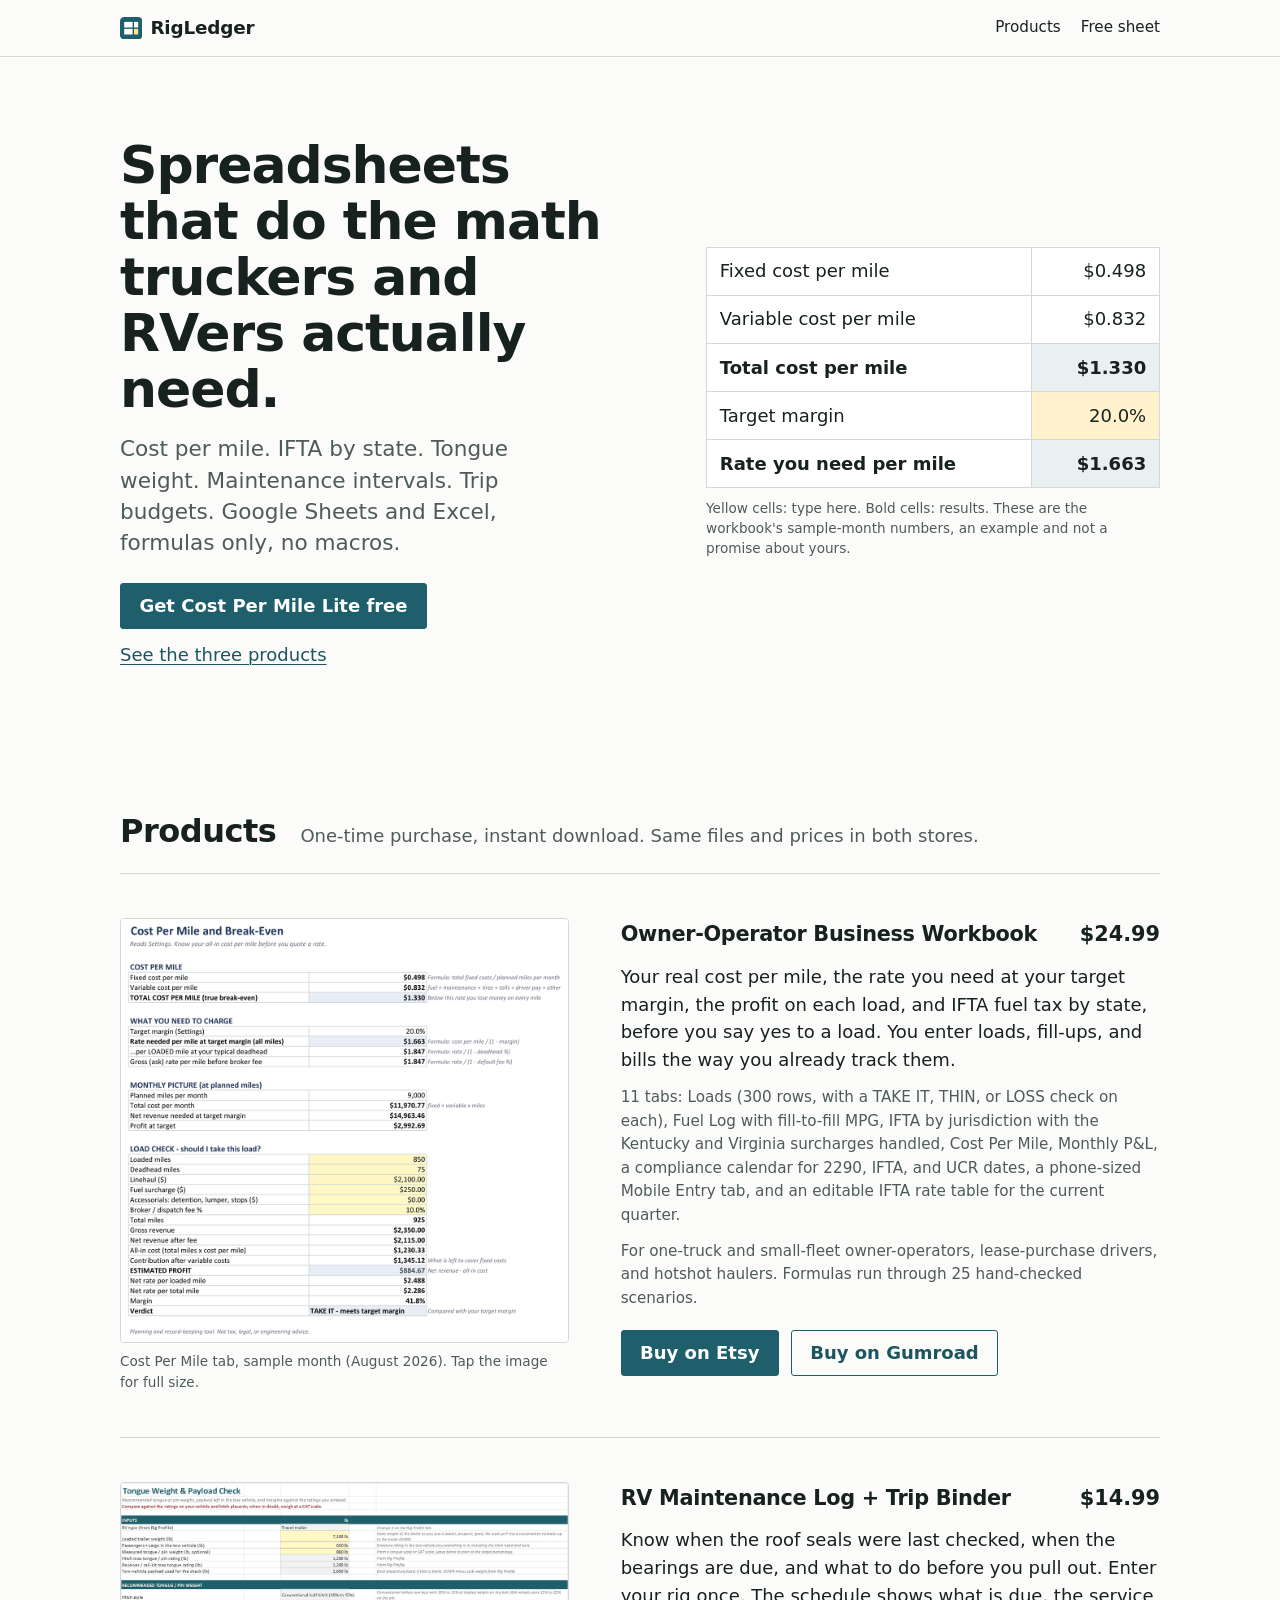
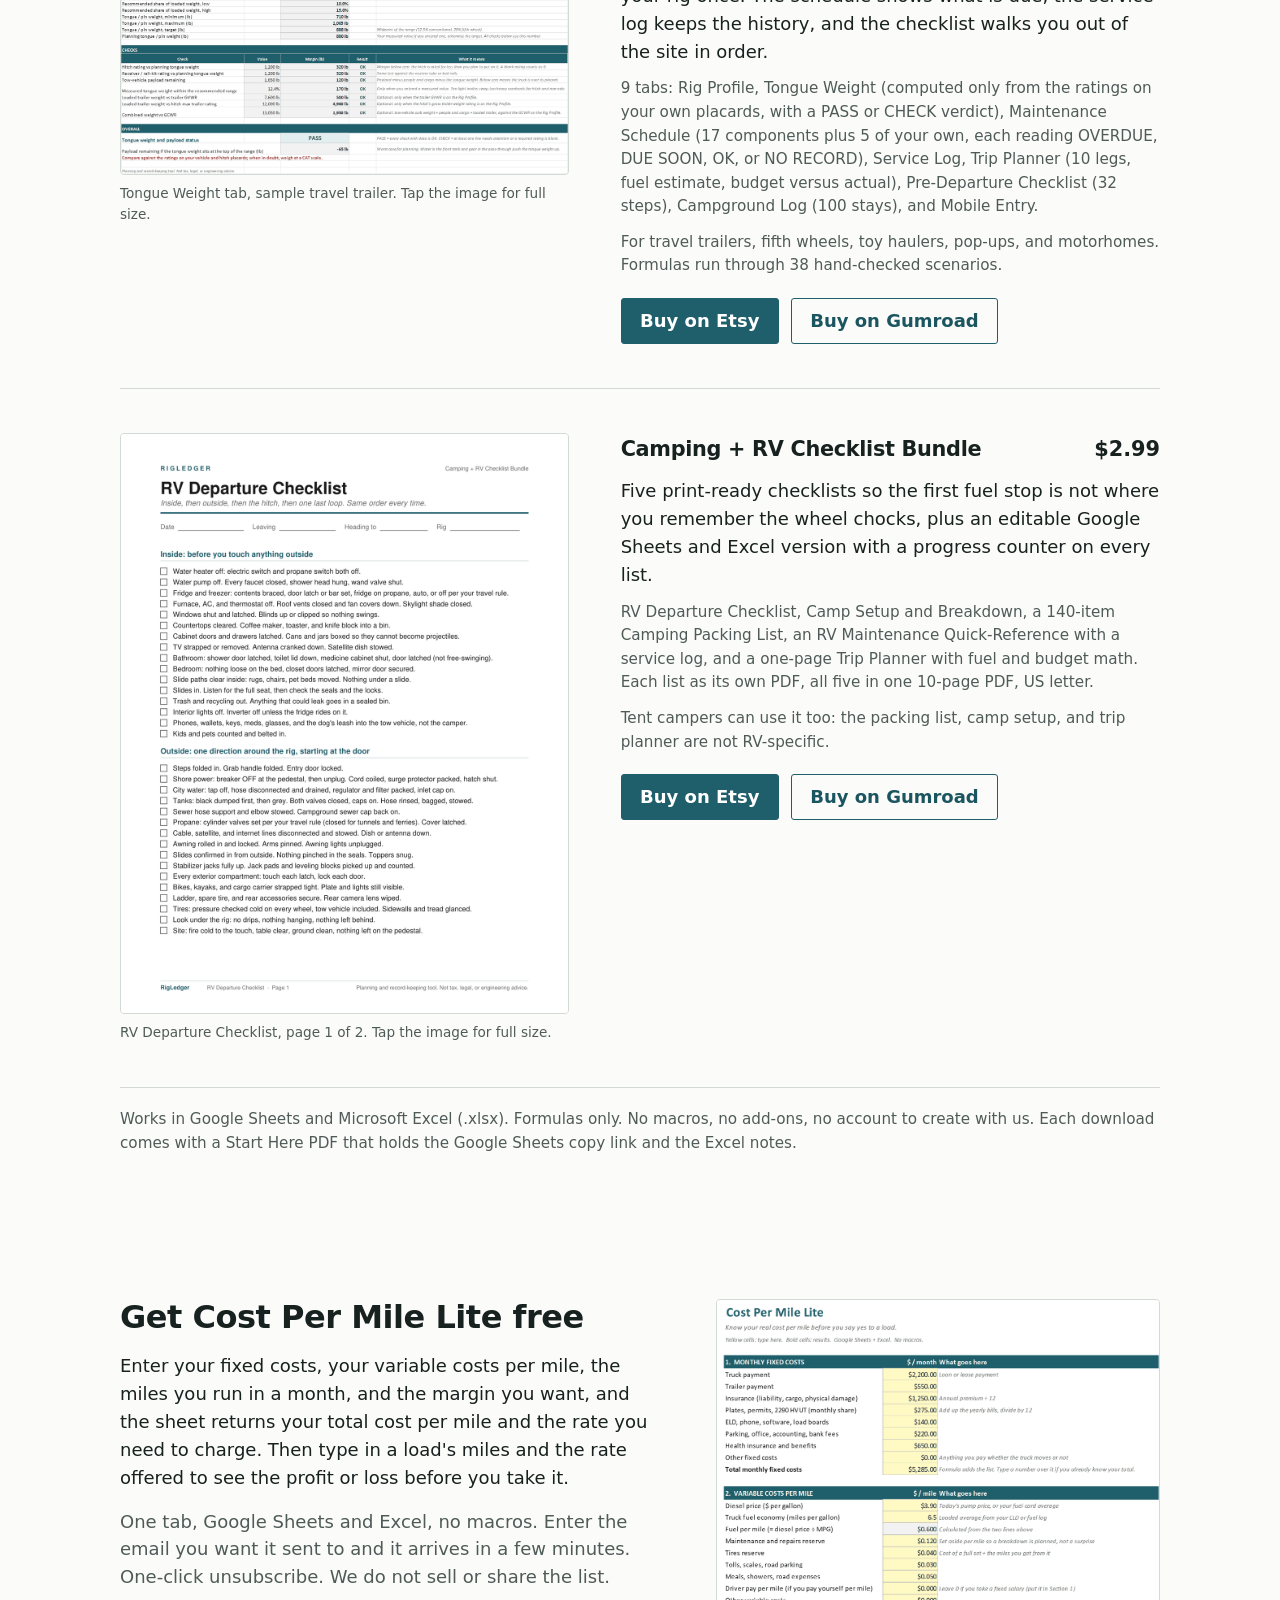
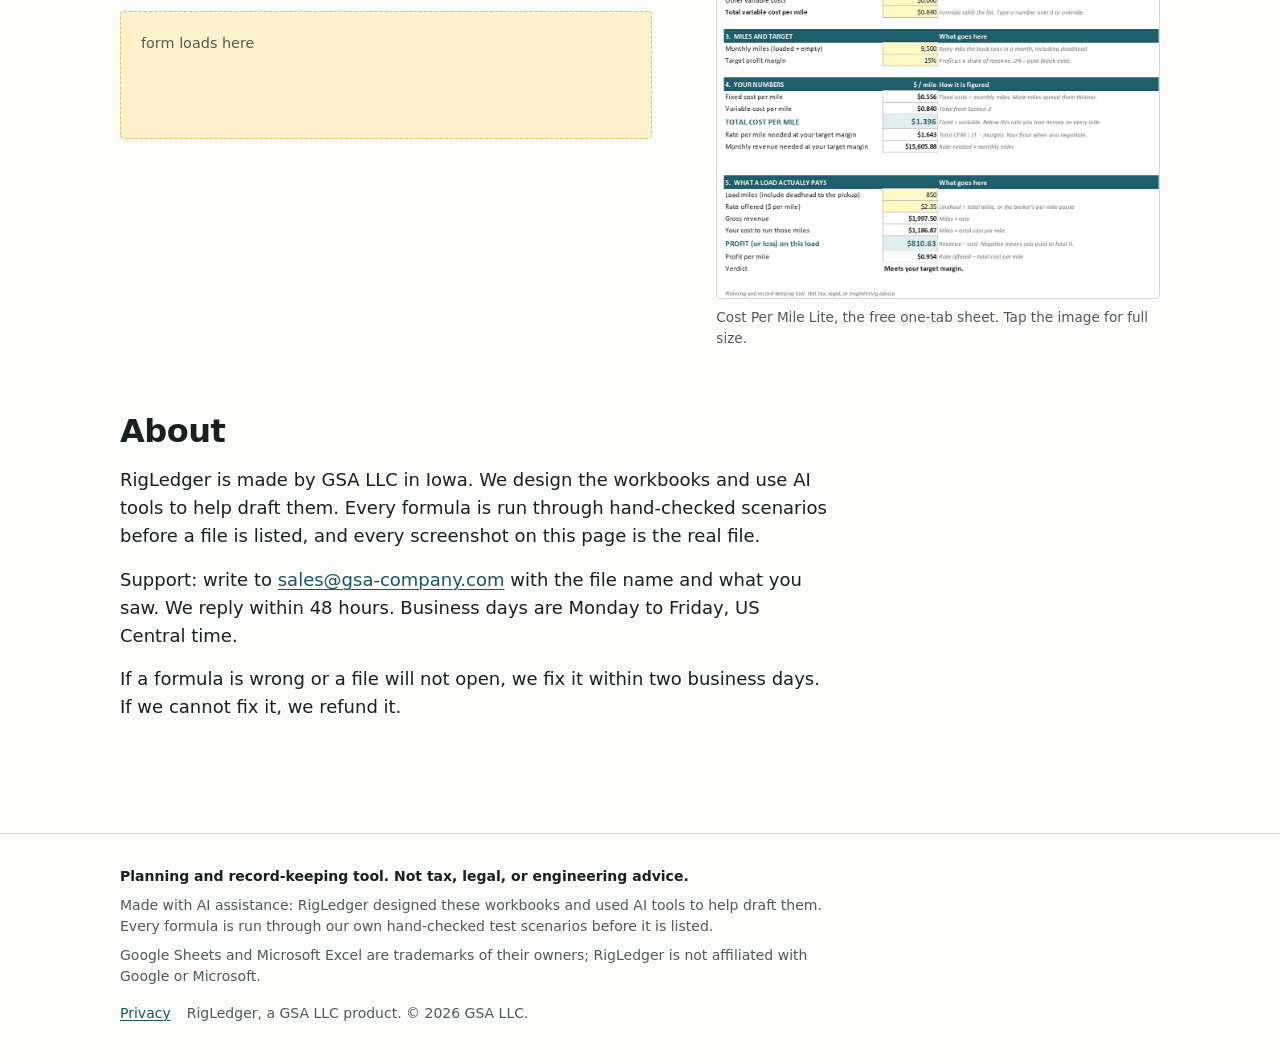
==== index.html @ 2b51b70e "RigLedger landing site: home, /bonus claim page, privacy, 404; Kit form placeholders; real product s" ====
<!DOCTYPE html>
<html lang="en">
<head>
<meta charset="utf-8">
<meta name="viewport" content="width=device-width, initial-scale=1">
<meta name="color-scheme" content="light dark">
<title>RigLedger: spreadsheets for owner-operators and RV owners</title>
<meta name="description" content="Cost per mile, IFTA by state, tongue weight, maintenance intervals, and trip budgets. Working spreadsheets for Google Sheets and Excel. No macros.">
<link rel="canonical" href="https://rigledger.gsa-company.com/">
<link rel="icon" href="/favicon.svg" type="image/svg+xml">
<link rel="stylesheet" href="/style.css">
<meta property="og:type" content="website">
<meta property="og:title" content="RigLedger: spreadsheets for owner-operators and RV owners">
<meta property="og:description" content="Cost per mile, IFTA by state, tongue weight, maintenance intervals, and trip budgets. Google Sheets and Excel. No macros.">
<meta property="og:url" content="https://rigledger.gsa-company.com/">
<meta property="og:image" content="https://rigledger.gsa-company.com/img/owner-operator-cost-per-mile.png">
<!--
  GUMROAD_URL placeholder: https://rigledger.gumroad.com
  It appears on the three "Buy on Gumroad" buttons below (each carries data-store="gumroad").
  Search and replace the URL once the Gumroad store exists. Per-product slugs from
  rigledger/gumroad/products.md, if you want deep links instead of the store root:
    /l/owner-operator-workbook   /l/rv-maintenance-binder   /l/camping-rv-checklists
-->
</head>
<body>
<a class="skip" href="#main">Skip to content</a>

<header class="site-head">
  <div class="wrap">
    <a class="wordmark" href="/">
      <svg viewBox="0 0 32 32" aria-hidden="true" focusable="false"><rect width="32" height="32" rx="6" fill="#1f5f6b"/><rect x="6" y="7" width="12" height="8" fill="#fff"/><rect x="20" y="7" width="6" height="8" fill="#fff"/><rect x="6" y="17" width="12" height="8" fill="#fff"/><rect x="20" y="17" width="6" height="8" fill="#ffe68a"/></svg>
      RigLedger
    </a>
    <nav class="site-nav" aria-label="Site">
      <a href="#products">Products</a>
      <a href="#free">Free sheet</a>
    </nav>
  </div>
</header>

<main id="main">

  <section class="hero">
    <div class="wrap">
      <div>
        <h1>Spreadsheets that do the math truckers and RVers actually need.</h1>
        <p class="hero-sub">Cost per mile. IFTA by state. Tongue weight. Maintenance intervals. Trip budgets. Google Sheets and Excel, formulas only, no macros.</p>
        <div class="hero-actions">
          <a class="btn btn-solid" href="#free">Get Cost Per Mile Lite free</a>
          <a href="#products">See the three products</a>
        </div>
      </div>

      <table class="ledger">
        <caption>Yellow cells: type here. Bold cells: results. These are the workbook's sample-month numbers, an example and not a promise about yours.</caption>
        <tbody>
          <tr>
            <th scope="row">Fixed cost per mile</th>
            <td>$0.498</td>
          </tr>
          <tr>
            <th scope="row">Variable cost per mile</th>
            <td>$0.832</td>
          </tr>
          <tr class="key">
            <th scope="row">Total cost per mile</th>
            <td class="out">$1.330</td>
          </tr>
          <tr>
            <th scope="row">Target margin</th>
            <td class="in">20.0%</td>
          </tr>
          <tr class="key">
            <th scope="row">Rate you need per mile</th>
            <td class="out">$1.663</td>
          </tr>
        </tbody>
      </table>
    </div>
  </section>

  <section id="products" class="section products">
    <div class="wrap">
      <div class="section-head">
        <h2>Products</h2>
        <p>One-time purchase, instant download. Same files and prices in both stores.</p>
      </div>

      <article class="product">
        <figure class="shot">
          <a href="/img/owner-operator-cost-per-mile.png"><img src="/img/owner-operator-cost-per-mile.png" width="1100" height="1038" alt="The Cost Per Mile tab of the Owner-Operator Business Workbook: fixed, variable, and total cost per mile, the rate needed at a 20 percent margin, and a load check that reads TAKE IT, meets target margin."></a>
          <figcaption>Cost Per Mile tab, sample month (August 2026). Tap the image for full size.</figcaption>
        </figure>
        <div>
          <div class="product-head">
            <h3>Owner-Operator Business Workbook</h3>
            <span class="price">$24.99</span>
          </div>
          <p>Your real cost per mile, the rate you need at your target margin, the profit on each load, and IFTA fuel tax by state, before you say yes to a load. You enter loads, fill-ups, and bills the way you already track them.</p>
          <p class="facts">11 tabs: Loads (300 rows, with a TAKE IT, THIN, or LOSS check on each), Fuel Log with fill-to-fill MPG, IFTA by jurisdiction with the Kentucky and Virginia surcharges handled, Cost Per Mile, Monthly P&amp;L, a compliance calendar for 2290, IFTA, and UCR dates, a phone-sized Mobile Entry tab, and an editable IFTA rate table for the current quarter.</p>
          <p class="facts">For one-truck and small-fleet owner-operators, lease-purchase drivers, and hotshot haulers. Formulas run through 25 hand-checked scenarios.</p>
          <div class="buy">
            <a class="btn btn-solid" href="https://rigledger.etsy.com">Buy on Etsy</a>
            <a class="btn btn-line" data-store="gumroad" href="https://rigledger.gumroad.com">Buy on Gumroad</a>
          </div>
        </div>
      </article>

      <article class="product">
        <figure class="shot">
          <a href="/img/rv-binder-tongue-weight.png"><img src="/img/rv-binder-tongue-weight.png" width="1100" height="717" loading="lazy" alt="The Tongue Weight and Payload Check tab of the RV Maintenance Log and Trip Binder: loaded trailer weight and passengers in, recommended tongue range, margins against hitch and receiver ratings, payload remaining, and an overall PASS."></a>
          <figcaption>Tongue Weight tab, sample travel trailer. Tap the image for full size.</figcaption>
        </figure>
        <div>
          <div class="product-head">
            <h3>RV Maintenance Log + Trip Binder</h3>
            <span class="price">$14.99</span>
          </div>
          <p>Know when the roof seals were last checked, when the bearings are due, and what to do before you pull out. Enter your rig once. The schedule shows what is due, the service log keeps the history, and the checklist walks you out of the site in order.</p>
          <p class="facts">9 tabs: Rig Profile, Tongue Weight (computed only from the ratings on your own placards, with a PASS or CHECK verdict), Maintenance Schedule (17 components plus 5 of your own, each reading OVERDUE, DUE SOON, OK, or NO RECORD), Service Log, Trip Planner (10 legs, fuel estimate, budget versus actual), Pre-Departure Checklist (32 steps), Campground Log (100 stays), and Mobile Entry.</p>
          <p class="facts">For travel trailers, fifth wheels, toy haulers, pop-ups, and motorhomes. Formulas run through 38 hand-checked scenarios.</p>
          <div class="buy">
            <a class="btn btn-solid" href="https://rigledger.etsy.com">Buy on Etsy</a>
            <a class="btn btn-line" data-store="gumroad" href="https://rigledger.gumroad.com">Buy on Gumroad</a>
          </div>
        </div>
      </article>

      <article class="product">
        <figure class="shot">
          <a href="/img/checklist-bundle-departure.png"><img src="/img/checklist-bundle-departure.png" width="1100" height="1424" loading="lazy" alt="Page one of the printable RV Departure Checklist: inside steps before you touch anything outside, then outside steps in one direction around the rig, each with a check box."></a>
          <figcaption>RV Departure Checklist, page 1 of 2. Tap the image for full size.</figcaption>
        </figure>
        <div>
          <div class="product-head">
            <h3>Camping + RV Checklist Bundle</h3>
            <span class="price">$2.99</span>
          </div>
          <p>Five print-ready checklists so the first fuel stop is not where you remember the wheel chocks, plus an editable Google Sheets and Excel version with a progress counter on every list.</p>
          <p class="facts">RV Departure Checklist, Camp Setup and Breakdown, a 140-item Camping Packing List, an RV Maintenance Quick-Reference with a service log, and a one-page Trip Planner with fuel and budget math. Each list as its own PDF, all five in one 10-page PDF, US letter.</p>
          <p class="facts">Tent campers can use it too: the packing list, camp setup, and trip planner are not RV-specific.</p>
          <div class="buy">
            <a class="btn btn-solid" href="https://rigledger.etsy.com">Buy on Etsy</a>
            <a class="btn btn-line" data-store="gumroad" href="https://rigledger.gumroad.com">Buy on Gumroad</a>
          </div>
        </div>
      </article>

      <p class="facts" style="margin-top:1.25rem">Works in Google Sheets and Microsoft Excel (.xlsx). Formulas only. No macros, no add-ons, no account to create with us. Each download comes with a Start Here PDF that holds the Google Sheets copy link and the Excel notes.</p>
    </div>
  </section>

  <section id="free" class="section free">
    <div class="wrap">
      <div>
        <h2>Get Cost Per Mile Lite free</h2>
        <p class="measure">Enter your fixed costs, your variable costs per mile, the miles you run in a month, and the margin you want, and the sheet returns your total cost per mile and the rate you need to charge. Then type in a load's miles and the rate offered to see the profit or loss before you take it.</p>
        <p class="measure muted">One tab, Google Sheets and Excel, no macros. Enter the email you want it sent to and it arrives in a few minutes. One-click unsubscribe. We do not sell or share the list.</p>

        <div class="signup" id="cpm-lite-form">
          <!-- KIT_FORM_CPM_LITE -->
          <p class="signup-note">form loads here</p>
        </div>
      </div>

      <figure class="shot">
        <a href="/img/cost-per-mile-lite.png"><img src="/img/cost-per-mile-lite.png" width="1100" height="1489" loading="lazy" alt="The Cost Per Mile Lite sheet: monthly fixed costs, variable costs per mile, miles and target margin, then your numbers and a load check with a plain verdict."></a>
        <figcaption>Cost Per Mile Lite, the free one-tab sheet. Tap the image for full size.</figcaption>
      </figure>
    </div>
  </section>

  <section id="about" class="section about">
    <div class="wrap">
      <h2>About</h2>
      <div class="measure">
        <p>RigLedger is made by GSA LLC in Iowa. We design the workbooks and use AI tools to help draft them. Every formula is run through hand-checked scenarios before a file is listed, and every screenshot on this page is the real file.</p>
        <p>Support: write to <a href="mailto:sales@gsa-company.com">sales@gsa-company.com</a> with the file name and what you saw. We reply within 48 hours. Business days are Monday to Friday, US Central time.</p>
        <p>If a formula is wrong or a file will not open, we fix it within two business days. If we cannot fix it, we refund it.</p>
      </div>
    </div>
  </section>

</main>

<footer class="site-foot">
  <div class="wrap">
    <p class="legal">Planning and record-keeping tool. Not tax, legal, or engineering advice.</p>
    <p>Made with AI assistance: RigLedger designed these workbooks and used AI tools to help draft them. Every formula is run through our own hand-checked test scenarios before it is listed.</p>
    <p>Google Sheets and Microsoft Excel are trademarks of their owners; RigLedger is not affiliated with Google or Microsoft.</p>
    <nav aria-label="Legal">
      <a href="/privacy">Privacy</a>
      <span>RigLedger, a GSA LLC product. &copy; 2026 GSA LLC.</span>
    </nav>
  </div>
</footer>
</body>
</html>
---- style.css ----
/* RigLedger site. One stylesheet, no build step, no web fonts.
   The palette is the workbook's own: teal header bars, yellow "type here" cells,
   grey result cells, gridline grey, white paper. */

:root {
  color-scheme: light dark;

  --paper: #fbfbf9;
  --surface: #ffffff;
  --ink: #17211f;
  --ink-2: #4f5b59;
  --rule: #d3d9d5;
  --teal: #1f5f6b;
  --teal-hover: #184d57;
  --teal-ink: #ffffff;
  --cell-in: #fff2cc;
  --cell-in-edge: #dcc25f;
  --cell-out: #eaeff1;
  --link: #1b5560;
  --focus: #1f5f6b;

  --wrap: 1120px;
  --gutter: clamp(1rem, 4vw, 2.5rem);
}

@media (prefers-color-scheme: dark) {
  :root {
    --paper: #121a1b;
    --surface: #182224;
    --ink: #e5eae8;
    --ink-2: #a3aeab;
    --rule: #2e3b3d;
    --teal: #6fbac5;
    --teal-hover: #8ccbd4;
    --teal-ink: #0f1a1b;
    --cell-in: #3a3318;
    --cell-in-edge: #7a6a2a;
    --cell-out: #1f2b2d;
    --link: #8fcbd3;
    --focus: #f2d77a;
  }
}

/* ---------- base ---------- */

* { box-sizing: border-box; }

html { -webkit-text-size-adjust: 100%; }

body {
  margin: 0;
  background: var(--paper);
  color: var(--ink);
  font-family: system-ui, -apple-system, "Segoe UI", Roboto, "Helvetica Neue", Arial, sans-serif;
  font-size: 1.0625rem;
  line-height: 1.55;
}

@media (min-width: 48em) {
  body { font-size: 1.125rem; }
}

img {
  max-width: 100%;
  height: auto;
  display: block;
}

a {
  color: var(--link);
  text-decoration-thickness: 1px;
  text-underline-offset: 0.15em;
}

p { margin: 0 0 1rem; }

ul { padding-left: 1.25rem; }

li { margin-bottom: 0.4rem; }

h1, h2, h3 {
  font-weight: 700;
  letter-spacing: -0.015em;
  line-height: 1.15;
  margin: 0;
}

h2 { font-size: clamp(1.5rem, 1.2rem + 1.4vw, 2rem); }

h3 { font-size: 1.3rem; }

:focus-visible {
  outline: 3px solid var(--focus);
  outline-offset: 3px;
}

.skip {
  position: absolute;
  left: -999px;
  top: 0;
  padding: 0.5rem 1rem;
  background: var(--surface);
  color: var(--ink);
}

.skip:focus { left: 1rem; top: 1rem; z-index: 10; }

.wrap {
  max-width: var(--wrap);
  margin-inline: auto;
  padding-inline: var(--gutter);
}

.measure { max-width: 62ch; }

.muted { color: var(--ink-2); }

.small { font-size: 0.9rem; }

/* ---------- header ---------- */

.site-head { border-bottom: 1px solid var(--rule); }

.site-head .wrap {
  display: flex;
  align-items: center;
  justify-content: space-between;
  gap: 1rem;
  padding-block: 0.85rem;
}

.wordmark {
  display: inline-flex;
  align-items: center;
  gap: 0.5rem;
  color: var(--ink);
  font-size: 1.15rem;
  font-weight: 700;
  letter-spacing: -0.01em;
  text-decoration: none;
}

.wordmark svg { width: 1.4rem; height: 1.4rem; }

.site-nav {
  display: flex;
  gap: 1.25rem;
  font-size: 0.95rem;
}

.site-nav a { color: var(--ink); text-decoration: none; }

.site-nav a:hover { text-decoration: underline; }

/* ---------- buttons ---------- */

.btn {
  display: inline-block;
  padding: 0.7rem 1.15rem;
  border: 1.5px solid var(--teal);
  border-radius: 3px;
  font-weight: 600;
  line-height: 1.2;
  text-decoration: none;
}

.btn-solid {
  background: var(--teal);
  color: var(--teal-ink);
}

.btn-solid:hover {
  background: var(--teal-hover);
  border-color: var(--teal-hover);
}

.btn-line {
  background: transparent;
  color: var(--link);
}

.btn-line:hover { background: var(--cell-out); }

/* ---------- hero ---------- */

.hero .wrap {
  display: grid;
  gap: 2.25rem;
  padding-block: clamp(2.5rem, 7vw, 5rem);
}

@media (min-width: 56em) {
  .hero .wrap {
    grid-template-columns: minmax(0, 1.15fr) minmax(0, 1fr);
    align-items: center;
    gap: clamp(2rem, 5vw, 4.5rem);
  }
}

.hero h1 {
  font-size: clamp(2rem, 1.2rem + 3.6vw, 3.25rem);
  line-height: 1.08;
  letter-spacing: -0.02em;
  max-width: 17ch;
  margin-bottom: 1rem;
}

.hero-sub {
  color: var(--ink-2);
  font-size: clamp(1.1rem, 1rem + 0.6vw, 1.35rem);
  line-height: 1.45;
  max-width: 32ch;
  margin-bottom: 1.5rem;
}

.hero-actions {
  display: flex;
  flex-wrap: wrap;
  align-items: center;
  gap: 0.75rem 1.25rem;
}

/* The worked example. Same conventions as the workbook:
   yellow = type here, grey and bold = result. */

.ledger {
  width: 100%;
  max-width: 30rem;
  border: 1px solid var(--rule);
  border-collapse: collapse;
  background: var(--surface);
  font-variant-numeric: tabular-nums;
}

.ledger th,
.ledger td {
  border: 1px solid var(--rule);
  padding: 0.6rem 0.8rem;
  font-weight: 400;
  text-align: left;
  vertical-align: middle;
}

.ledger th { color: var(--ink); }

.ledger td {
  min-width: 6.5rem;
  text-align: right;
  white-space: nowrap;
}

.ledger .in { background: var(--cell-in); }

.ledger .out {
  background: var(--cell-out);
  font-weight: 700;
}

.ledger .key th { font-weight: 700; }

.ledger caption {
  caption-side: bottom;
  padding-top: 0.7rem;
  color: var(--ink-2);
  font-size: 0.85rem;
  line-height: 1.45;
  text-align: left;
}

/* ---------- sections ---------- */

.section .wrap { padding-block: clamp(2rem, 6vw, 4rem); }

.section-head {
  display: flex;
  flex-wrap: wrap;
  align-items: baseline;
  gap: 0.25rem 1.5rem;
  margin-bottom: 1.5rem;
}

.section-head p {
  margin: 0;
  color: var(--ink-2);
}

/* products: each one is a ledger row, description left, amount right */

.product {
  display: grid;
  gap: 1.25rem;
  padding-block: 2rem;
  border-top: 1px solid var(--rule);
}

.product:last-of-type { border-bottom: 1px solid var(--rule); }

@media (min-width: 56em) {
  .product {
    grid-template-columns: minmax(0, 5fr) minmax(0, 6fr);
    gap: clamp(1.5rem, 4vw, 3.5rem);
    padding-block: 2.75rem;
  }
}

.shot { margin: 0; }

.shot a {
  display: block;
  border-radius: 4px;
}

.shot img {
  border: 1px solid var(--rule);
  border-radius: 4px;
  background: #fff;
}

@media (prefers-color-scheme: dark) {
  .shot img { filter: brightness(0.9); }
}

.shot figcaption {
  margin-top: 0.5rem;
  color: var(--ink-2);
  font-size: 0.85rem;
}

.product-head {
  display: flex;
  align-items: baseline;
  justify-content: space-between;
  gap: 1rem;
}

.price {
  font-size: 1.3rem;
  font-weight: 700;
  font-variant-numeric: tabular-nums;
  white-space: nowrap;
}

.product p { margin: 0.75rem 0 0; }

.facts {
  color: var(--ink-2);
  font-size: 0.95rem;
}

.buy {
  display: flex;
  flex-wrap: wrap;
  gap: 0.75rem;
  margin-top: 1.25rem;
}

/* free sheet */

.free .wrap {
  display: grid;
  gap: 2rem;
}

@media (min-width: 56em) {
  .free .wrap {
    grid-template-columns: minmax(0, 6fr) minmax(0, 5fr);
    gap: clamp(2rem, 5vw, 4rem);
  }
}

.free h2 { margin-bottom: 1rem; }

.signup {
  min-height: 8rem;
  margin-top: 1.25rem;
  padding: 1.25rem;
  border: 1.5px dashed var(--cell-in-edge);
  border-radius: 4px;
  background: var(--cell-in);
}

.signup-note {
  margin: 0;
  color: var(--ink-2);
  font-size: 0.9rem;
}

/* about */

.about .wrap { padding-top: 0; }

.about h2 { margin-bottom: 1rem; }

/* ---------- inner pages (bonus, privacy, 404) ---------- */

.page .wrap {
  max-width: 46rem;
  padding-block: clamp(2.5rem, 7vw, 4.5rem);
}

.page h1 {
  font-size: clamp(1.9rem, 1.3rem + 2.6vw, 2.75rem);
  line-height: 1.1;
  letter-spacing: -0.02em;
  margin-bottom: 1rem;
}

.page h2 {
  font-size: 1.35rem;
  margin: 2rem 0 0.6rem;
}

.page .lede {
  color: var(--ink-2);
  font-size: 1.15rem;
  line-height: 1.45;
}

.pack {
  display: grid;
  gap: 1.25rem;
  margin: 1.25rem 0 0;
  padding: 0;
  list-style: none;
}

.pack li {
  margin: 0;
  padding: 1.1rem 1.2rem;
  border: 1px solid var(--rule);
  border-radius: 4px;
  background: var(--surface);
}

.pack h3 { margin-bottom: 0.4rem; }

.pack p { margin: 0; }

.pack p + p { margin-top: 0.5rem; }

.page .signup { margin-top: 1.5rem; }

/* ---------- footer ---------- */

.site-foot {
  margin-top: 2rem;
  border-top: 1px solid var(--rule);
}

.site-foot .wrap {
  display: grid;
  gap: 0.5rem;
  padding-block: 2rem 2.5rem;
  color: var(--ink-2);
  font-size: 0.875rem;
  line-height: 1.5;
}

.site-foot p {
  margin: 0;
  max-width: 80ch;
}

.site-foot .legal {
  color: var(--ink);
  font-weight: 600;
}

.site-foot nav {
  display: flex;
  flex-wrap: wrap;
  gap: 1rem;
  margin-top: 0.5rem;
}

@media (prefers-reduced-motion: reduce) {
  * { transition: none !important; }
}
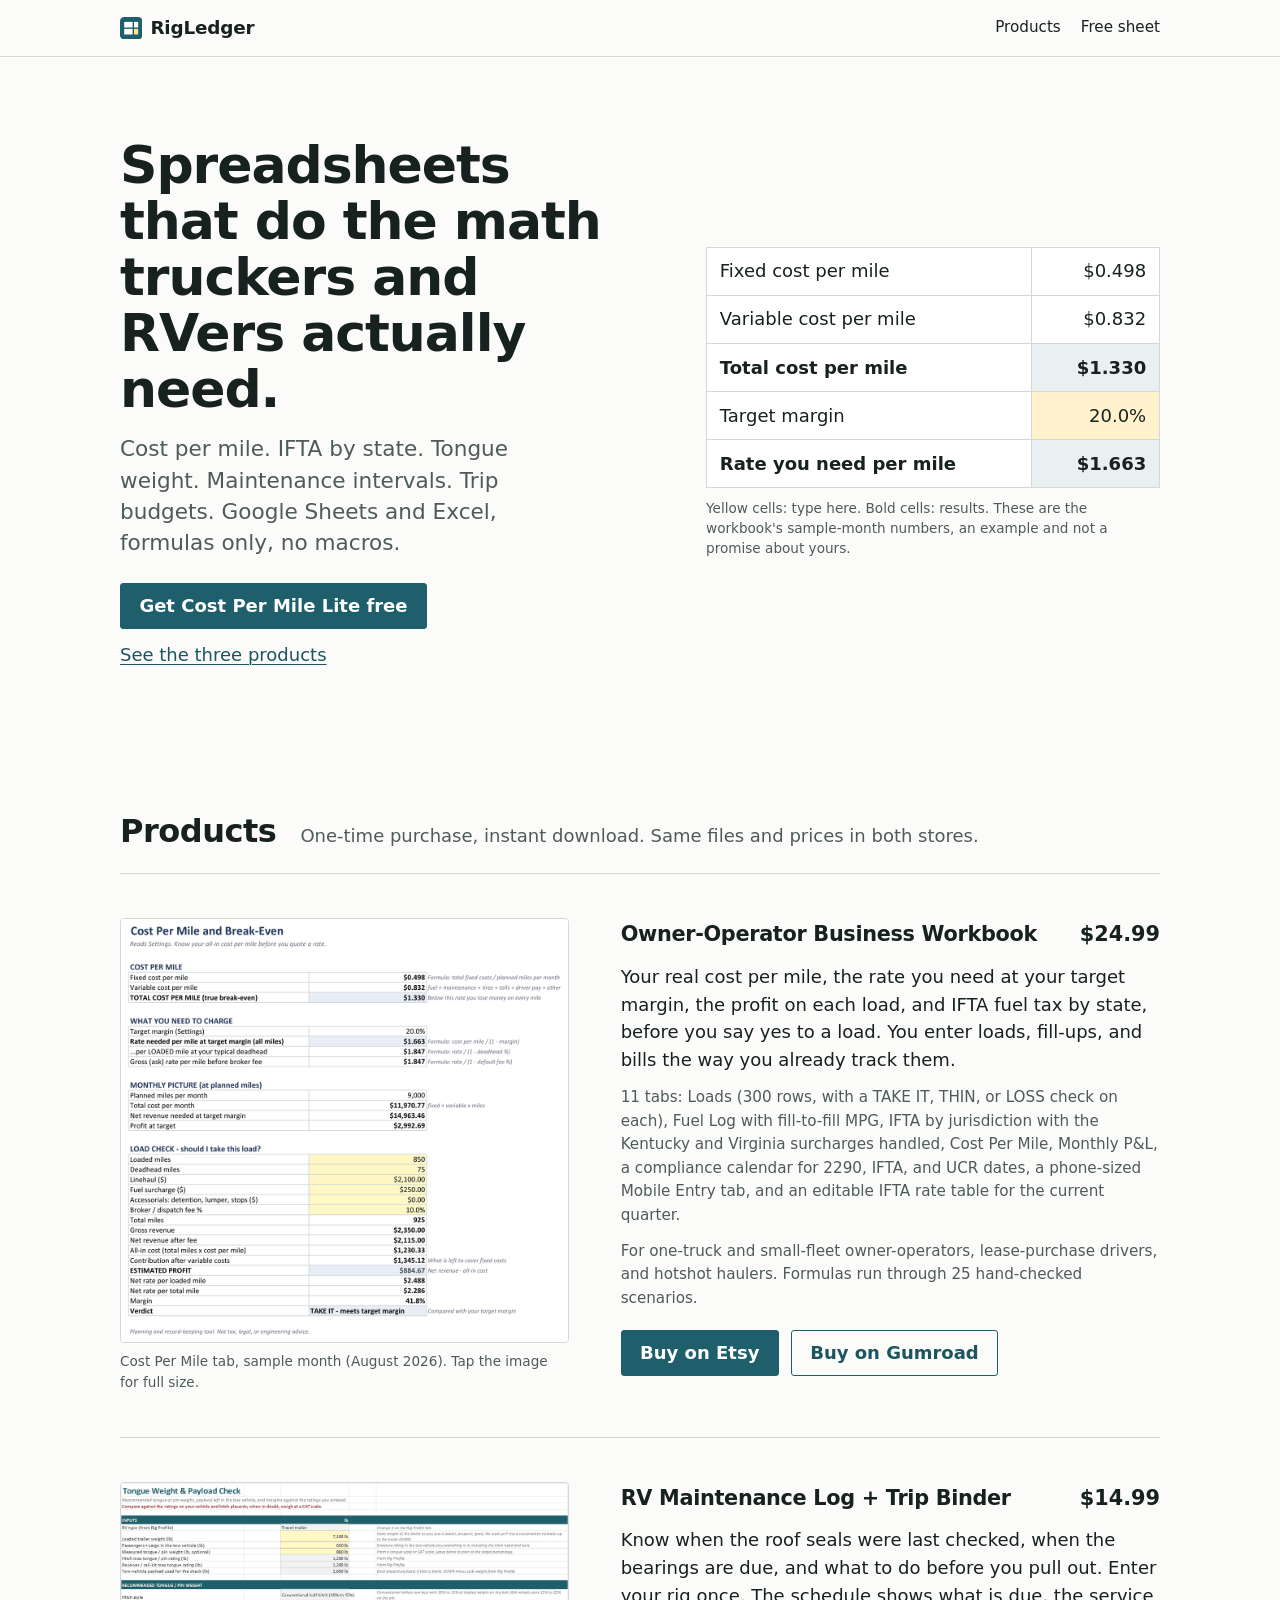
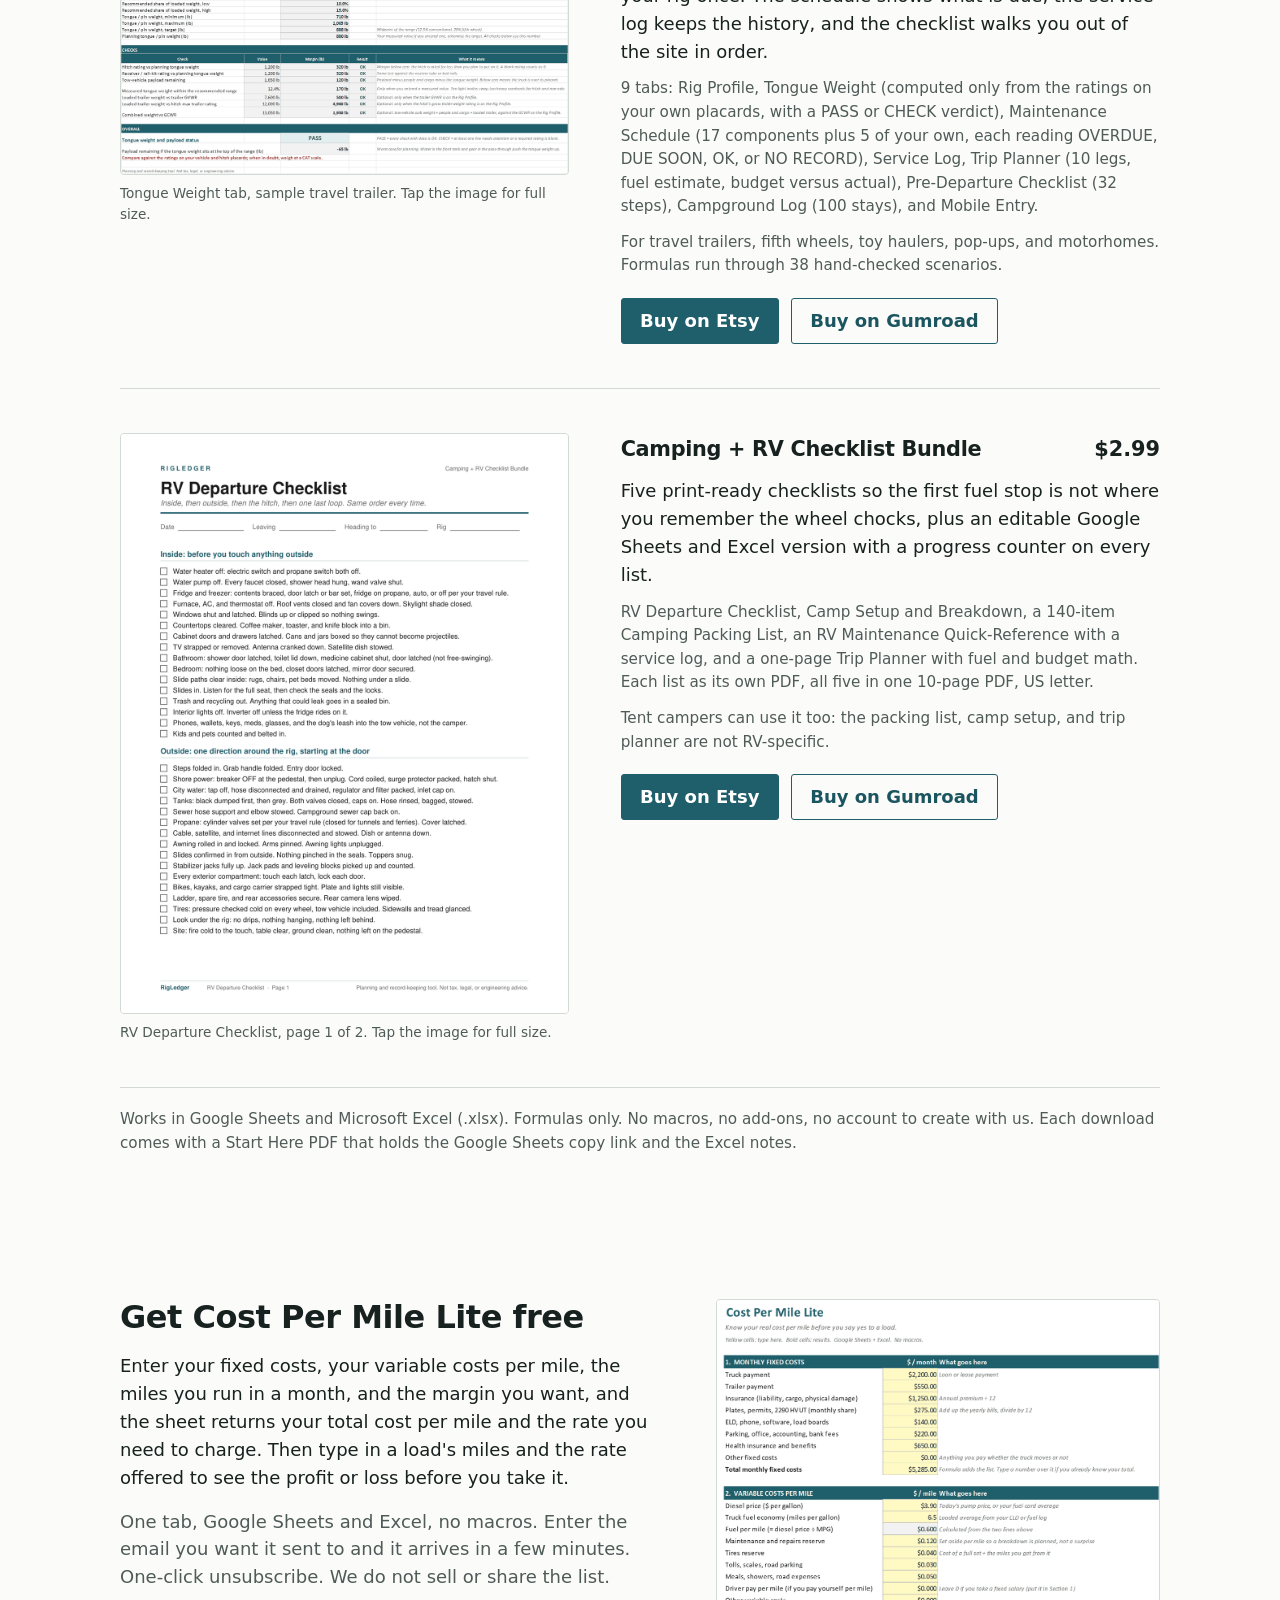
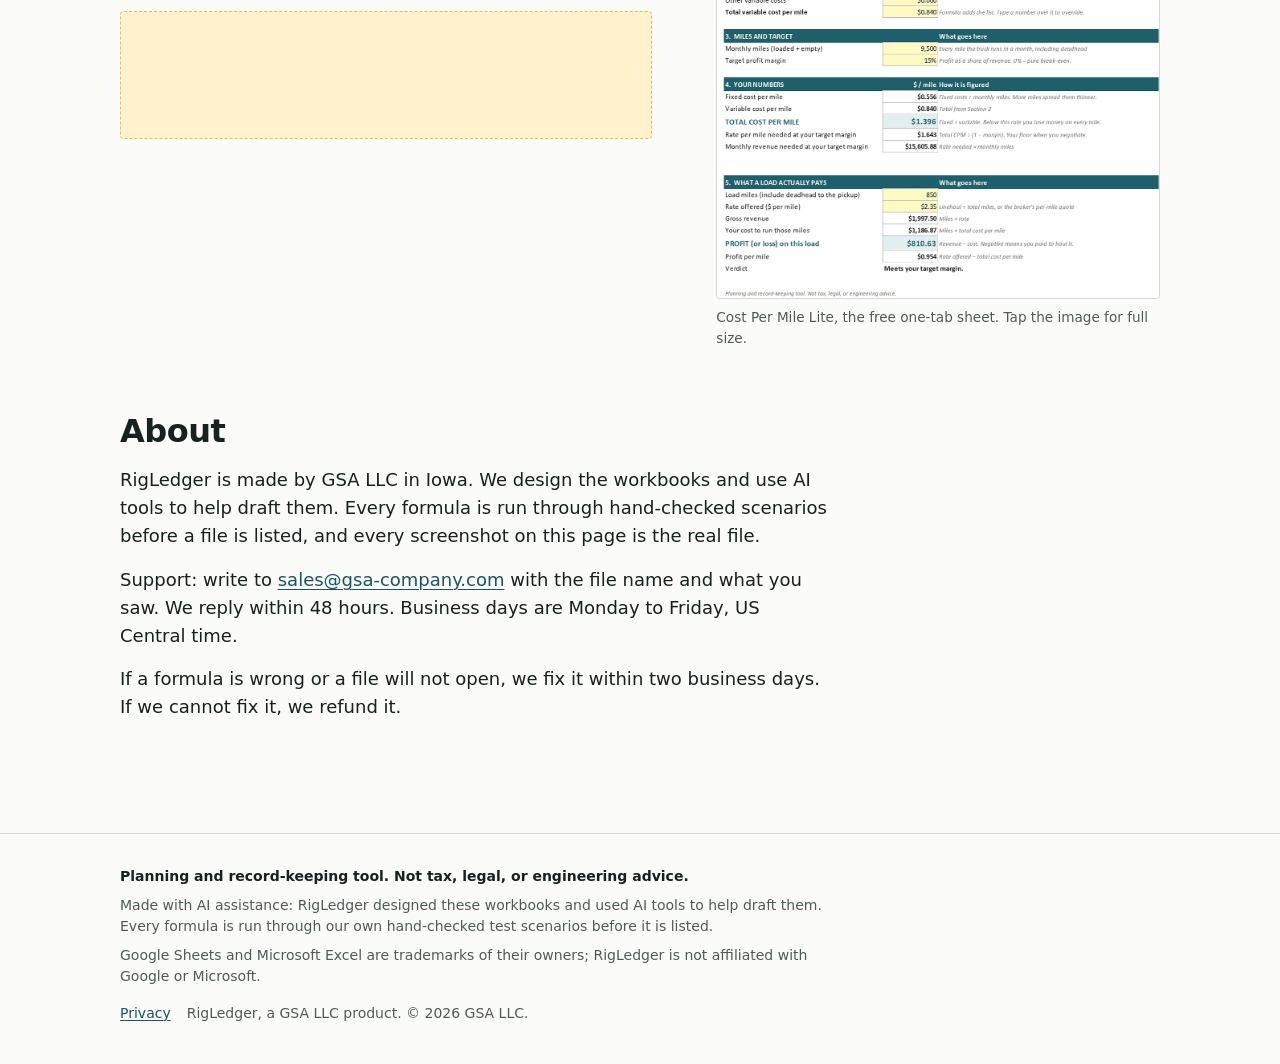
==== commit f28d17ff: "index: Kit form 9887988 (Cost Per Mile Lite) embedded in place of the KIT_FORM_CPM_LITE placeholder " ====
--- a/index.html
+++ b/index.html
@@ -1,198 +1,197 @@
-<!DOCTYPE html>
-<html lang="en">
-<head>
-<meta charset="utf-8">
-<meta name="viewport" content="width=device-width, initial-scale=1">
-<meta name="color-scheme" content="light dark">
-<title>RigLedger: spreadsheets for owner-operators and RV owners</title>
-<meta name="description" content="Cost per mile, IFTA by state, tongue weight, maintenance intervals, and trip budgets. Working spreadsheets for Google Sheets and Excel. No macros.">
-<link rel="canonical" href="https://rigledger.gsa-company.com/">
-<link rel="icon" href="/favicon.svg" type="image/svg+xml">
-<link rel="stylesheet" href="/style.css">
-<meta property="og:type" content="website">
-<meta property="og:title" content="RigLedger: spreadsheets for owner-operators and RV owners">
-<meta property="og:description" content="Cost per mile, IFTA by state, tongue weight, maintenance intervals, and trip budgets. Google Sheets and Excel. No macros.">
-<meta property="og:url" content="https://rigledger.gsa-company.com/">
-<meta property="og:image" content="https://rigledger.gsa-company.com/img/owner-operator-cost-per-mile.png">
-<!--
-  GUMROAD_URL placeholder: https://rigledger.gumroad.com
-  It appears on the three "Buy on Gumroad" buttons below (each carries data-store="gumroad").
-  Search and replace the URL once the Gumroad store exists. Per-product slugs from
-  rigledger/gumroad/products.md, if you want deep links instead of the store root:
-    /l/owner-operator-workbook   /l/rv-maintenance-binder   /l/camping-rv-checklists
--->
-</head>
-<body>
-<a class="skip" href="#main">Skip to content</a>
-
-<header class="site-head">
-  <div class="wrap">
-    <a class="wordmark" href="/">
-      <svg viewBox="0 0 32 32" aria-hidden="true" focusable="false"><rect width="32" height="32" rx="6" fill="#1f5f6b"/><rect x="6" y="7" width="12" height="8" fill="#fff"/><rect x="20" y="7" width="6" height="8" fill="#fff"/><rect x="6" y="17" width="12" height="8" fill="#fff"/><rect x="20" y="17" width="6" height="8" fill="#ffe68a"/></svg>
-      RigLedger
-    </a>
-    <nav class="site-nav" aria-label="Site">
-      <a href="#products">Products</a>
-      <a href="#free">Free sheet</a>
-    </nav>
-  </div>
-</header>
-
-<main id="main">
-
-  <section class="hero">
-    <div class="wrap">
-      <div>
-        <h1>Spreadsheets that do the math truckers and RVers actually need.</h1>
-        <p class="hero-sub">Cost per mile. IFTA by state. Tongue weight. Maintenance intervals. Trip budgets. Google Sheets and Excel, formulas only, no macros.</p>
-        <div class="hero-actions">
-          <a class="btn btn-solid" href="#free">Get Cost Per Mile Lite free</a>
-          <a href="#products">See the three products</a>
-        </div>
-      </div>
-
-      <table class="ledger">
-        <caption>Yellow cells: type here. Bold cells: results. These are the workbook's sample-month numbers, an example and not a promise about yours.</caption>
-        <tbody>
-          <tr>
-            <th scope="row">Fixed cost per mile</th>
-            <td>$0.498</td>
-          </tr>
-          <tr>
-            <th scope="row">Variable cost per mile</th>
-            <td>$0.832</td>
-          </tr>
-          <tr class="key">
-            <th scope="row">Total cost per mile</th>
-            <td class="out">$1.330</td>
-          </tr>
-          <tr>
-            <th scope="row">Target margin</th>
-            <td class="in">20.0%</td>
-          </tr>
-          <tr class="key">
-            <th scope="row">Rate you need per mile</th>
-            <td class="out">$1.663</td>
-          </tr>
-        </tbody>
-      </table>
-    </div>
-  </section>
-
-  <section id="products" class="section products">
-    <div class="wrap">
-      <div class="section-head">
-        <h2>Products</h2>
-        <p>One-time purchase, instant download. Same files and prices in both stores.</p>
-      </div>
-
-      <article class="product">
-        <figure class="shot">
-          <a href="/img/owner-operator-cost-per-mile.png"><img src="/img/owner-operator-cost-per-mile.png" width="1100" height="1038" alt="The Cost Per Mile tab of the Owner-Operator Business Workbook: fixed, variable, and total cost per mile, the rate needed at a 20 percent margin, and a load check that reads TAKE IT, meets target margin."></a>
-          <figcaption>Cost Per Mile tab, sample month (August 2026). Tap the image for full size.</figcaption>
-        </figure>
-        <div>
-          <div class="product-head">
-            <h3>Owner-Operator Business Workbook</h3>
-            <span class="price">$24.99</span>
-          </div>
-          <p>Your real cost per mile, the rate you need at your target margin, the profit on each load, and IFTA fuel tax by state, before you say yes to a load. You enter loads, fill-ups, and bills the way you already track them.</p>
-          <p class="facts">11 tabs: Loads (300 rows, with a TAKE IT, THIN, or LOSS check on each), Fuel Log with fill-to-fill MPG, IFTA by jurisdiction with the Kentucky and Virginia surcharges handled, Cost Per Mile, Monthly P&amp;L, a compliance calendar for 2290, IFTA, and UCR dates, a phone-sized Mobile Entry tab, and an editable IFTA rate table for the current quarter.</p>
-          <p class="facts">For one-truck and small-fleet owner-operators, lease-purchase drivers, and hotshot haulers. Formulas run through 25 hand-checked scenarios.</p>
-          <div class="buy">
-            <a class="btn btn-solid" href="https://rigledger.etsy.com">Buy on Etsy</a>
-            <a class="btn btn-line" data-store="gumroad" href="https://rigledger.gumroad.com">Buy on Gumroad</a>
-          </div>
-        </div>
-      </article>
-
-      <article class="product">
-        <figure class="shot">
-          <a href="/img/rv-binder-tongue-weight.png"><img src="/img/rv-binder-tongue-weight.png" width="1100" height="717" loading="lazy" alt="The Tongue Weight and Payload Check tab of the RV Maintenance Log and Trip Binder: loaded trailer weight and passengers in, recommended tongue range, margins against hitch and receiver ratings, payload remaining, and an overall PASS."></a>
-          <figcaption>Tongue Weight tab, sample travel trailer. Tap the image for full size.</figcaption>
-        </figure>
-        <div>
-          <div class="product-head">
-            <h3>RV Maintenance Log + Trip Binder</h3>
-            <span class="price">$14.99</span>
-          </div>
-          <p>Know when the roof seals were last checked, when the bearings are due, and what to do before you pull out. Enter your rig once. The schedule shows what is due, the service log keeps the history, and the checklist walks you out of the site in order.</p>
-          <p class="facts">9 tabs: Rig Profile, Tongue Weight (computed only from the ratings on your own placards, with a PASS or CHECK verdict), Maintenance Schedule (17 components plus 5 of your own, each reading OVERDUE, DUE SOON, OK, or NO RECORD), Service Log, Trip Planner (10 legs, fuel estimate, budget versus actual), Pre-Departure Checklist (32 steps), Campground Log (100 stays), and Mobile Entry.</p>
-          <p class="facts">For travel trailers, fifth wheels, toy haulers, pop-ups, and motorhomes. Formulas run through 38 hand-checked scenarios.</p>
-          <div class="buy">
-            <a class="btn btn-solid" href="https://rigledger.etsy.com">Buy on Etsy</a>
-            <a class="btn btn-line" data-store="gumroad" href="https://rigledger.gumroad.com">Buy on Gumroad</a>
-          </div>
-        </div>
-      </article>
-
-      <article class="product">
-        <figure class="shot">
-          <a href="/img/checklist-bundle-departure.png"><img src="/img/checklist-bundle-departure.png" width="1100" height="1424" loading="lazy" alt="Page one of the printable RV Departure Checklist: inside steps before you touch anything outside, then outside steps in one direction around the rig, each with a check box."></a>
-          <figcaption>RV Departure Checklist, page 1 of 2. Tap the image for full size.</figcaption>
-        </figure>
-        <div>
-          <div class="product-head">
-            <h3>Camping + RV Checklist Bundle</h3>
-            <span class="price">$2.99</span>
-          </div>
-          <p>Five print-ready checklists so the first fuel stop is not where you remember the wheel chocks, plus an editable Google Sheets and Excel version with a progress counter on every list.</p>
-          <p class="facts">RV Departure Checklist, Camp Setup and Breakdown, a 140-item Camping Packing List, an RV Maintenance Quick-Reference with a service log, and a one-page Trip Planner with fuel and budget math. Each list as its own PDF, all five in one 10-page PDF, US letter.</p>
-          <p class="facts">Tent campers can use it too: the packing list, camp setup, and trip planner are not RV-specific.</p>
-          <div class="buy">
-            <a class="btn btn-solid" href="https://rigledger.etsy.com">Buy on Etsy</a>
-            <a class="btn btn-line" data-store="gumroad" href="https://rigledger.gumroad.com">Buy on Gumroad</a>
-          </div>
-        </div>
-      </article>
-
-      <p class="facts" style="margin-top:1.25rem">Works in Google Sheets and Microsoft Excel (.xlsx). Formulas only. No macros, no add-ons, no account to create with us. Each download comes with a Start Here PDF that holds the Google Sheets copy link and the Excel notes.</p>
-    </div>
-  </section>
-
-  <section id="free" class="section free">
-    <div class="wrap">
-      <div>
-        <h2>Get Cost Per Mile Lite free</h2>
-        <p class="measure">Enter your fixed costs, your variable costs per mile, the miles you run in a month, and the margin you want, and the sheet returns your total cost per mile and the rate you need to charge. Then type in a load's miles and the rate offered to see the profit or loss before you take it.</p>
-        <p class="measure muted">One tab, Google Sheets and Excel, no macros. Enter the email you want it sent to and it arrives in a few minutes. One-click unsubscribe. We do not sell or share the list.</p>
-
-        <div class="signup" id="cpm-lite-form">
-          <!-- KIT_FORM_CPM_LITE -->
-          <p class="signup-note">form loads here</p>
-        </div>
-      </div>
-
-      <figure class="shot">
-        <a href="/img/cost-per-mile-lite.png"><img src="/img/cost-per-mile-lite.png" width="1100" height="1489" loading="lazy" alt="The Cost Per Mile Lite sheet: monthly fixed costs, variable costs per mile, miles and target margin, then your numbers and a load check with a plain verdict."></a>
-        <figcaption>Cost Per Mile Lite, the free one-tab sheet. Tap the image for full size.</figcaption>
-      </figure>
-    </div>
-  </section>
-
-  <section id="about" class="section about">
-    <div class="wrap">
-      <h2>About</h2>
-      <div class="measure">
-        <p>RigLedger is made by GSA LLC in Iowa. We design the workbooks and use AI tools to help draft them. Every formula is run through hand-checked scenarios before a file is listed, and every screenshot on this page is the real file.</p>
-        <p>Support: write to <a href="mailto:sales@gsa-company.com">sales@gsa-company.com</a> with the file name and what you saw. We reply within 48 hours. Business days are Monday to Friday, US Central time.</p>
-        <p>If a formula is wrong or a file will not open, we fix it within two business days. If we cannot fix it, we refund it.</p>
-      </div>
-    </div>
-  </section>
-
-</main>
-
-<footer class="site-foot">
-  <div class="wrap">
-    <p class="legal">Planning and record-keeping tool. Not tax, legal, or engineering advice.</p>
-    <p>Made with AI assistance: RigLedger designed these workbooks and used AI tools to help draft them. Every formula is run through our own hand-checked test scenarios before it is listed.</p>
-    <p>Google Sheets and Microsoft Excel are trademarks of their owners; RigLedger is not affiliated with Google or Microsoft.</p>
-    <nav aria-label="Legal">
-      <a href="/privacy">Privacy</a>
-      <span>RigLedger, a GSA LLC product. &copy; 2026 GSA LLC.</span>
-    </nav>
-  </div>
-</footer>
-</body>
-</html>
+<!DOCTYPE html>
+<html lang="en">
+<head>
+<meta charset="utf-8">
+<meta name="viewport" content="width=device-width, initial-scale=1">
+<meta name="color-scheme" content="light dark">
+<title>RigLedger: spreadsheets for owner-operators and RV owners</title>
+<meta name="description" content="Cost per mile, IFTA by state, tongue weight, maintenance intervals, and trip budgets. Working spreadsheets for Google Sheets and Excel. No macros.">
+<link rel="canonical" href="https://rigledger.gsa-company.com/">
+<link rel="icon" href="/favicon.svg" type="image/svg+xml">
+<link rel="stylesheet" href="/style.css">
+<meta property="og:type" content="website">
+<meta property="og:title" content="RigLedger: spreadsheets for owner-operators and RV owners">
+<meta property="og:description" content="Cost per mile, IFTA by state, tongue weight, maintenance intervals, and trip budgets. Google Sheets and Excel. No macros.">
+<meta property="og:url" content="https://rigledger.gsa-company.com/">
+<meta property="og:image" content="https://rigledger.gsa-company.com/img/owner-operator-cost-per-mile.png">
+<!--
+  GUMROAD_URL placeholder: https://rigledger.gumroad.com
+  It appears on the three "Buy on Gumroad" buttons below (each carries data-store="gumroad").
+  Search and replace the URL once the Gumroad store exists. Per-product slugs from
+  rigledger/gumroad/products.md, if you want deep links instead of the store root:
+    /l/owner-operator-workbook   /l/rv-maintenance-binder   /l/camping-rv-checklists
+-->
+</head>
+<body>
+<a class="skip" href="#main">Skip to content</a>
+
+<header class="site-head">
+  <div class="wrap">
+    <a class="wordmark" href="/">
+      <svg viewBox="0 0 32 32" aria-hidden="true" focusable="false"><rect width="32" height="32" rx="6" fill="#1f5f6b"/><rect x="6" y="7" width="12" height="8" fill="#fff"/><rect x="20" y="7" width="6" height="8" fill="#fff"/><rect x="6" y="17" width="12" height="8" fill="#fff"/><rect x="20" y="17" width="6" height="8" fill="#ffe68a"/></svg>
+      RigLedger
+    </a>
+    <nav class="site-nav" aria-label="Site">
+      <a href="#products">Products</a>
+      <a href="#free">Free sheet</a>
+    </nav>
+  </div>
+</header>
+
+<main id="main">
+
+  <section class="hero">
+    <div class="wrap">
+      <div>
+        <h1>Spreadsheets that do the math truckers and RVers actually need.</h1>
+        <p class="hero-sub">Cost per mile. IFTA by state. Tongue weight. Maintenance intervals. Trip budgets. Google Sheets and Excel, formulas only, no macros.</p>
+        <div class="hero-actions">
+          <a class="btn btn-solid" href="#free">Get Cost Per Mile Lite free</a>
+          <a href="#products">See the three products</a>
+        </div>
+      </div>
+
+      <table class="ledger">
+        <caption>Yellow cells: type here. Bold cells: results. These are the workbook's sample-month numbers, an example and not a promise about yours.</caption>
+        <tbody>
+          <tr>
+            <th scope="row">Fixed cost per mile</th>
+            <td>$0.498</td>
+          </tr>
+          <tr>
+            <th scope="row">Variable cost per mile</th>
+            <td>$0.832</td>
+          </tr>
+          <tr class="key">
+            <th scope="row">Total cost per mile</th>
+            <td class="out">$1.330</td>
+          </tr>
+          <tr>
+            <th scope="row">Target margin</th>
+            <td class="in">20.0%</td>
+          </tr>
+          <tr class="key">
+            <th scope="row">Rate you need per mile</th>
+            <td class="out">$1.663</td>
+          </tr>
+        </tbody>
+      </table>
+    </div>
+  </section>
+
+  <section id="products" class="section products">
+    <div class="wrap">
+      <div class="section-head">
+        <h2>Products</h2>
+        <p>One-time purchase, instant download. Same files and prices in both stores.</p>
+      </div>
+
+      <article class="product">
+        <figure class="shot">
+          <a href="/img/owner-operator-cost-per-mile.png"><img src="/img/owner-operator-cost-per-mile.png" width="1100" height="1038" alt="The Cost Per Mile tab of the Owner-Operator Business Workbook: fixed, variable, and total cost per mile, the rate needed at a 20 percent margin, and a load check that reads TAKE IT, meets target margin."></a>
+          <figcaption>Cost Per Mile tab, sample month (August 2026). Tap the image for full size.</figcaption>
+        </figure>
+        <div>
+          <div class="product-head">
+            <h3>Owner-Operator Business Workbook</h3>
+            <span class="price">$24.99</span>
+          </div>
+          <p>Your real cost per mile, the rate you need at your target margin, the profit on each load, and IFTA fuel tax by state, before you say yes to a load. You enter loads, fill-ups, and bills the way you already track them.</p>
+          <p class="facts">11 tabs: Loads (300 rows, with a TAKE IT, THIN, or LOSS check on each), Fuel Log with fill-to-fill MPG, IFTA by jurisdiction with the Kentucky and Virginia surcharges handled, Cost Per Mile, Monthly P&amp;L, a compliance calendar for 2290, IFTA, and UCR dates, a phone-sized Mobile Entry tab, and an editable IFTA rate table for the current quarter.</p>
+          <p class="facts">For one-truck and small-fleet owner-operators, lease-purchase drivers, and hotshot haulers. Formulas run through 25 hand-checked scenarios.</p>
+          <div class="buy">
+            <a class="btn btn-solid" href="https://rigledger.etsy.com">Buy on Etsy</a>
+            <a class="btn btn-line" data-store="gumroad" href="https://rigledger.gumroad.com">Buy on Gumroad</a>
+          </div>
+        </div>
+      </article>
+
+      <article class="product">
+        <figure class="shot">
+          <a href="/img/rv-binder-tongue-weight.png"><img src="/img/rv-binder-tongue-weight.png" width="1100" height="717" loading="lazy" alt="The Tongue Weight and Payload Check tab of the RV Maintenance Log and Trip Binder: loaded trailer weight and passengers in, recommended tongue range, margins against hitch and receiver ratings, payload remaining, and an overall PASS."></a>
+          <figcaption>Tongue Weight tab, sample travel trailer. Tap the image for full size.</figcaption>
+        </figure>
+        <div>
+          <div class="product-head">
+            <h3>RV Maintenance Log + Trip Binder</h3>
+            <span class="price">$14.99</span>
+          </div>
+          <p>Know when the roof seals were last checked, when the bearings are due, and what to do before you pull out. Enter your rig once. The schedule shows what is due, the service log keeps the history, and the checklist walks you out of the site in order.</p>
+          <p class="facts">9 tabs: Rig Profile, Tongue Weight (computed only from the ratings on your own placards, with a PASS or CHECK verdict), Maintenance Schedule (17 components plus 5 of your own, each reading OVERDUE, DUE SOON, OK, or NO RECORD), Service Log, Trip Planner (10 legs, fuel estimate, budget versus actual), Pre-Departure Checklist (32 steps), Campground Log (100 stays), and Mobile Entry.</p>
+          <p class="facts">For travel trailers, fifth wheels, toy haulers, pop-ups, and motorhomes. Formulas run through 38 hand-checked scenarios.</p>
+          <div class="buy">
+            <a class="btn btn-solid" href="https://rigledger.etsy.com">Buy on Etsy</a>
+            <a class="btn btn-line" data-store="gumroad" href="https://rigledger.gumroad.com">Buy on Gumroad</a>
+          </div>
+        </div>
+      </article>
+
+      <article class="product">
+        <figure class="shot">
+          <a href="/img/checklist-bundle-departure.png"><img src="/img/checklist-bundle-departure.png" width="1100" height="1424" loading="lazy" alt="Page one of the printable RV Departure Checklist: inside steps before you touch anything outside, then outside steps in one direction around the rig, each with a check box."></a>
+          <figcaption>RV Departure Checklist, page 1 of 2. Tap the image for full size.</figcaption>
+        </figure>
+        <div>
+          <div class="product-head">
+            <h3>Camping + RV Checklist Bundle</h3>
+            <span class="price">$2.99</span>
+          </div>
+          <p>Five print-ready checklists so the first fuel stop is not where you remember the wheel chocks, plus an editable Google Sheets and Excel version with a progress counter on every list.</p>
+          <p class="facts">RV Departure Checklist, Camp Setup and Breakdown, a 140-item Camping Packing List, an RV Maintenance Quick-Reference with a service log, and a one-page Trip Planner with fuel and budget math. Each list as its own PDF, all five in one 10-page PDF, US letter.</p>
+          <p class="facts">Tent campers can use it too: the packing list, camp setup, and trip planner are not RV-specific.</p>
+          <div class="buy">
+            <a class="btn btn-solid" href="https://rigledger.etsy.com">Buy on Etsy</a>
+            <a class="btn btn-line" data-store="gumroad" href="https://rigledger.gumroad.com">Buy on Gumroad</a>
+          </div>
+        </div>
+      </article>
+
+      <p class="facts" style="margin-top:1.25rem">Works in Google Sheets and Microsoft Excel (.xlsx). Formulas only. No macros, no add-ons, no account to create with us. Each download comes with a Start Here PDF that holds the Google Sheets copy link and the Excel notes.</p>
+    </div>
+  </section>
+
+  <section id="free" class="section free">
+    <div class="wrap">
+      <div>
+        <h2>Get Cost Per Mile Lite free</h2>
+        <p class="measure">Enter your fixed costs, your variable costs per mile, the miles you run in a month, and the margin you want, and the sheet returns your total cost per mile and the rate you need to charge. Then type in a load's miles and the rate offered to see the profit or loss before you take it.</p>
+        <p class="measure muted">One tab, Google Sheets and Excel, no macros. Enter the email you want it sent to and it arrives in a few minutes. One-click unsubscribe. We do not sell or share the list.</p>
+
+        <div class="signup" id="cpm-lite-form">
+          <script async data-uid="8ba13ae987" src="https://rigledger.kit.com/8ba13ae987/index.js"></script>
+        </div>
+      </div>
+
+      <figure class="shot">
+        <a href="/img/cost-per-mile-lite.png"><img src="/img/cost-per-mile-lite.png" width="1100" height="1489" loading="lazy" alt="The Cost Per Mile Lite sheet: monthly fixed costs, variable costs per mile, miles and target margin, then your numbers and a load check with a plain verdict."></a>
+        <figcaption>Cost Per Mile Lite, the free one-tab sheet. Tap the image for full size.</figcaption>
+      </figure>
+    </div>
+  </section>
+
+  <section id="about" class="section about">
+    <div class="wrap">
+      <h2>About</h2>
+      <div class="measure">
+        <p>RigLedger is made by GSA LLC in Iowa. We design the workbooks and use AI tools to help draft them. Every formula is run through hand-checked scenarios before a file is listed, and every screenshot on this page is the real file.</p>
+        <p>Support: write to <a href="mailto:sales@gsa-company.com">sales@gsa-company.com</a> with the file name and what you saw. We reply within 48 hours. Business days are Monday to Friday, US Central time.</p>
+        <p>If a formula is wrong or a file will not open, we fix it within two business days. If we cannot fix it, we refund it.</p>
+      </div>
+    </div>
+  </section>
+
+</main>
+
+<footer class="site-foot">
+  <div class="wrap">
+    <p class="legal">Planning and record-keeping tool. Not tax, legal, or engineering advice.</p>
+    <p>Made with AI assistance: RigLedger designed these workbooks and used AI tools to help draft them. Every formula is run through our own hand-checked test scenarios before it is listed.</p>
+    <p>Google Sheets and Microsoft Excel are trademarks of their owners; RigLedger is not affiliated with Google or Microsoft.</p>
+    <nav aria-label="Legal">
+      <a href="/privacy">Privacy</a>
+      <span>RigLedger, a GSA LLC product. &copy; 2026 GSA LLC.</span>
+    </nav>
+  </div>
+</footer>
+</body>
+</html>
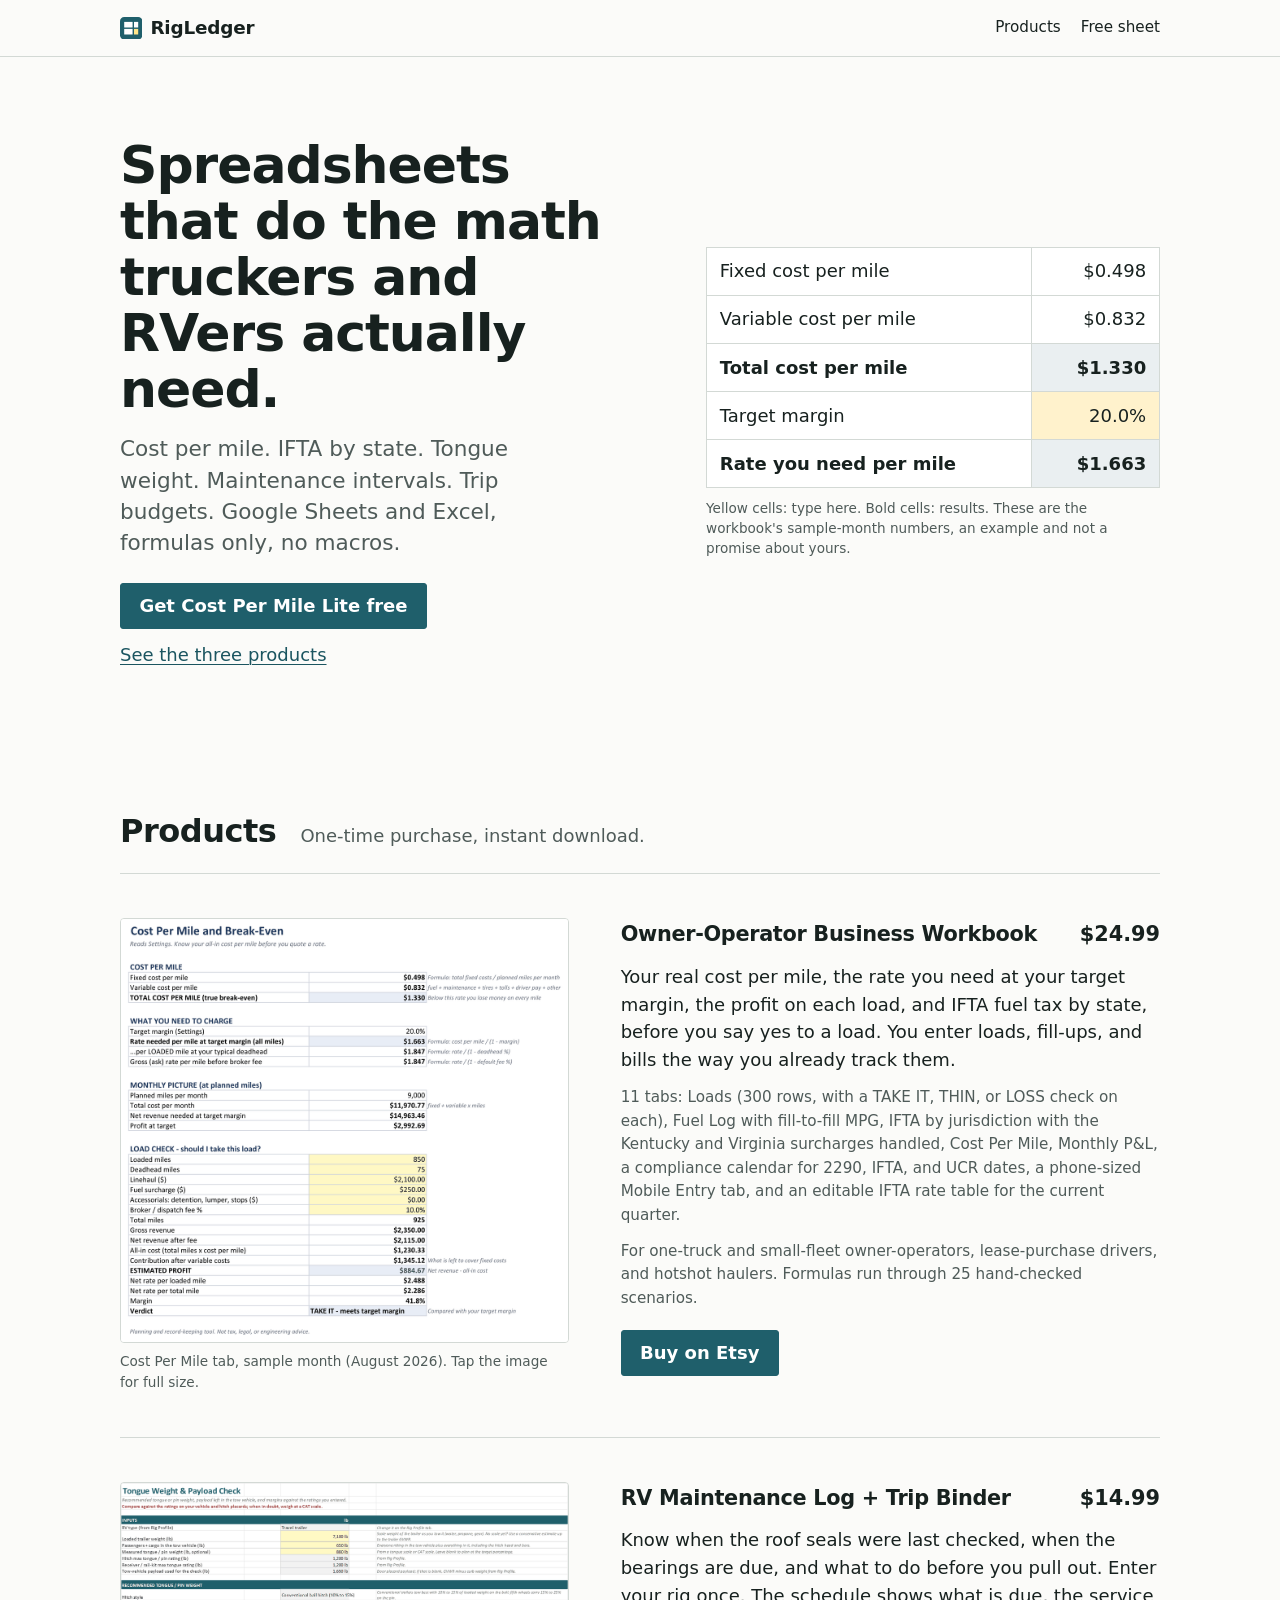
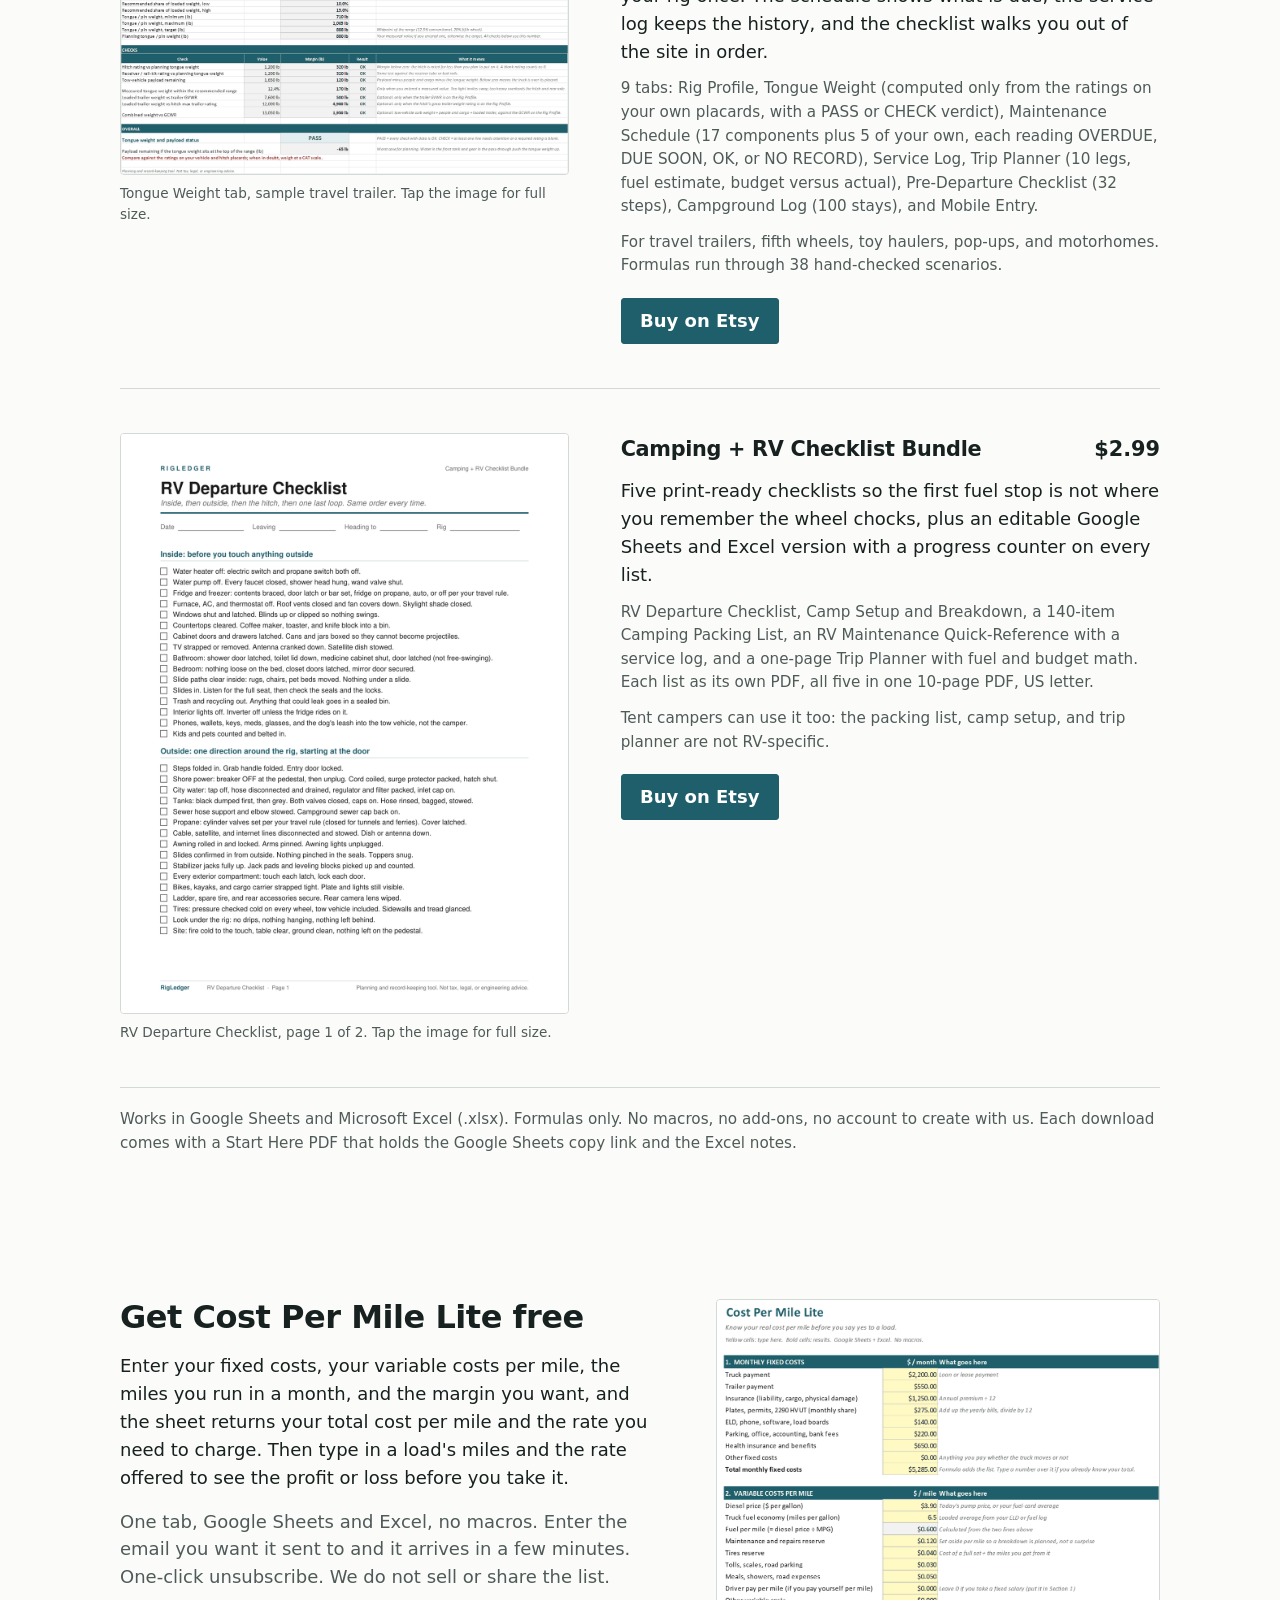
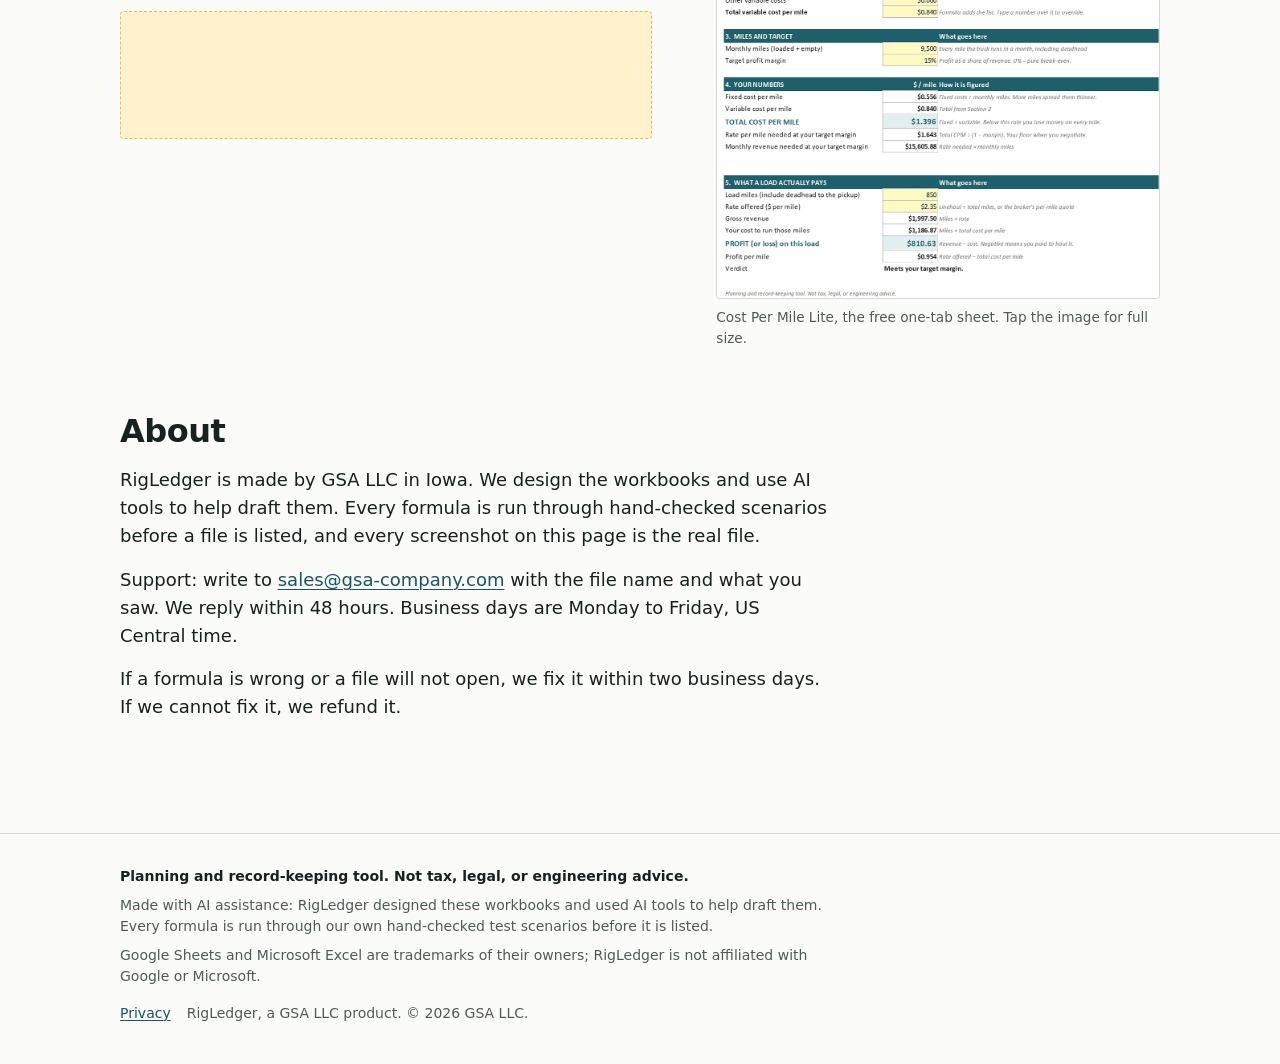
==== commit 0099f833: "funnel-review fixes: hide the three Gumroad buttons until the store exists (P0-2), /bonus no longer " ====
--- a/index.html
+++ b/index.html
@@ -83,7 +83,7 @@
     <div class="wrap">
       <div class="section-head">
         <h2>Products</h2>
-        <p>One-time purchase, instant download. Same files and prices in both stores.</p>
+        <p>One-time purchase, instant download.</p>
       </div>
 
       <article class="product">
@@ -101,7 +101,7 @@
           <p class="facts">For one-truck and small-fleet owner-operators, lease-purchase drivers, and hotshot haulers. Formulas run through 25 hand-checked scenarios.</p>
           <div class="buy">
             <a class="btn btn-solid" href="https://rigledger.etsy.com">Buy on Etsy</a>
-            <a class="btn btn-line" data-store="gumroad" href="https://rigledger.gumroad.com">Buy on Gumroad</a>
+            <!-- GUMROAD BUTTON, hidden until the store exists (funnel-review P0-2): <a class="btn btn-line" data-store="gumroad" href="https://rigledger.gumroad.com">Buy on Gumroad</a> -->
           </div>
         </div>
       </article>
@@ -121,7 +121,7 @@
           <p class="facts">For travel trailers, fifth wheels, toy haulers, pop-ups, and motorhomes. Formulas run through 38 hand-checked scenarios.</p>
           <div class="buy">
             <a class="btn btn-solid" href="https://rigledger.etsy.com">Buy on Etsy</a>
-            <a class="btn btn-line" data-store="gumroad" href="https://rigledger.gumroad.com">Buy on Gumroad</a>
+            <!-- GUMROAD BUTTON, hidden until the store exists (funnel-review P0-2): <a class="btn btn-line" data-store="gumroad" href="https://rigledger.gumroad.com">Buy on Gumroad</a> -->
           </div>
         </div>
       </article>
@@ -141,7 +141,7 @@
           <p class="facts">Tent campers can use it too: the packing list, camp setup, and trip planner are not RV-specific.</p>
           <div class="buy">
             <a class="btn btn-solid" href="https://rigledger.etsy.com">Buy on Etsy</a>
-            <a class="btn btn-line" data-store="gumroad" href="https://rigledger.gumroad.com">Buy on Gumroad</a>
+            <!-- GUMROAD BUTTON, hidden until the store exists (funnel-review P0-2): <a class="btn btn-line" data-store="gumroad" href="https://rigledger.gumroad.com">Buy on Gumroad</a> -->
           </div>
         </div>
       </article>
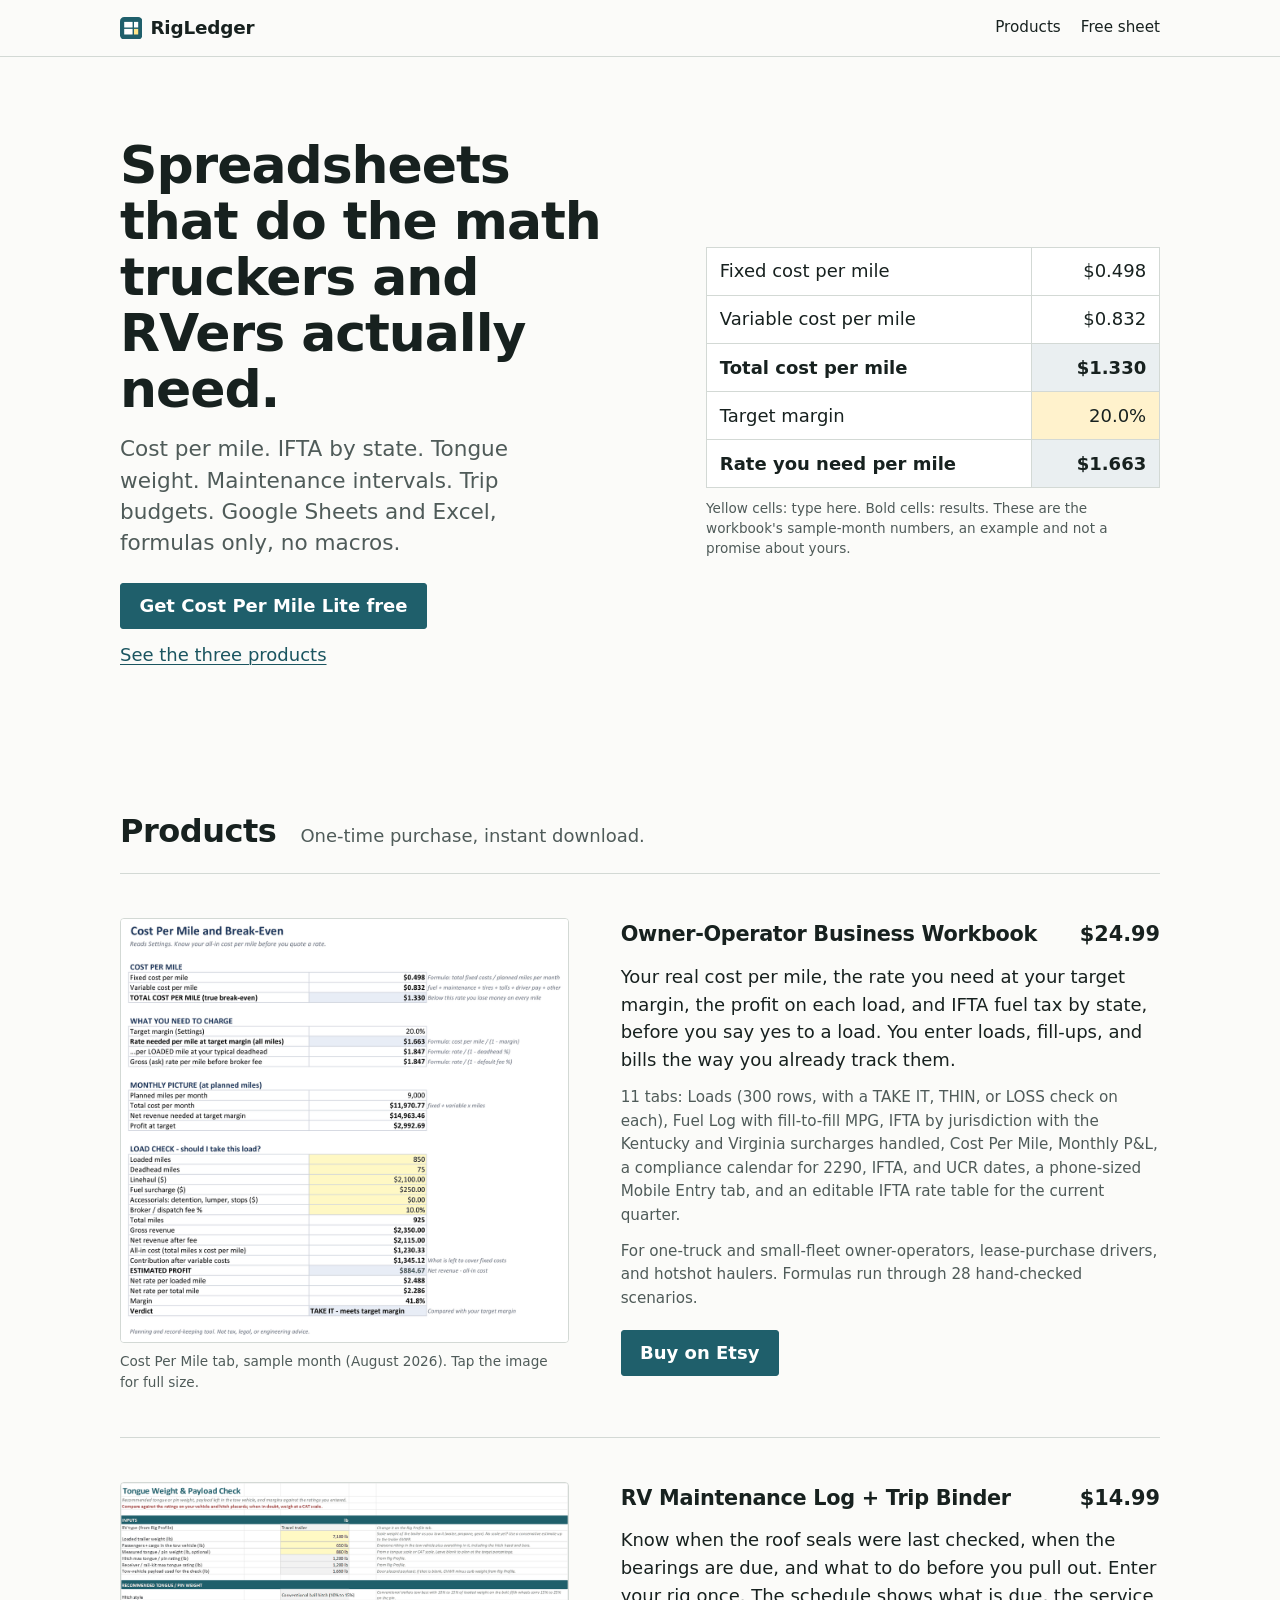
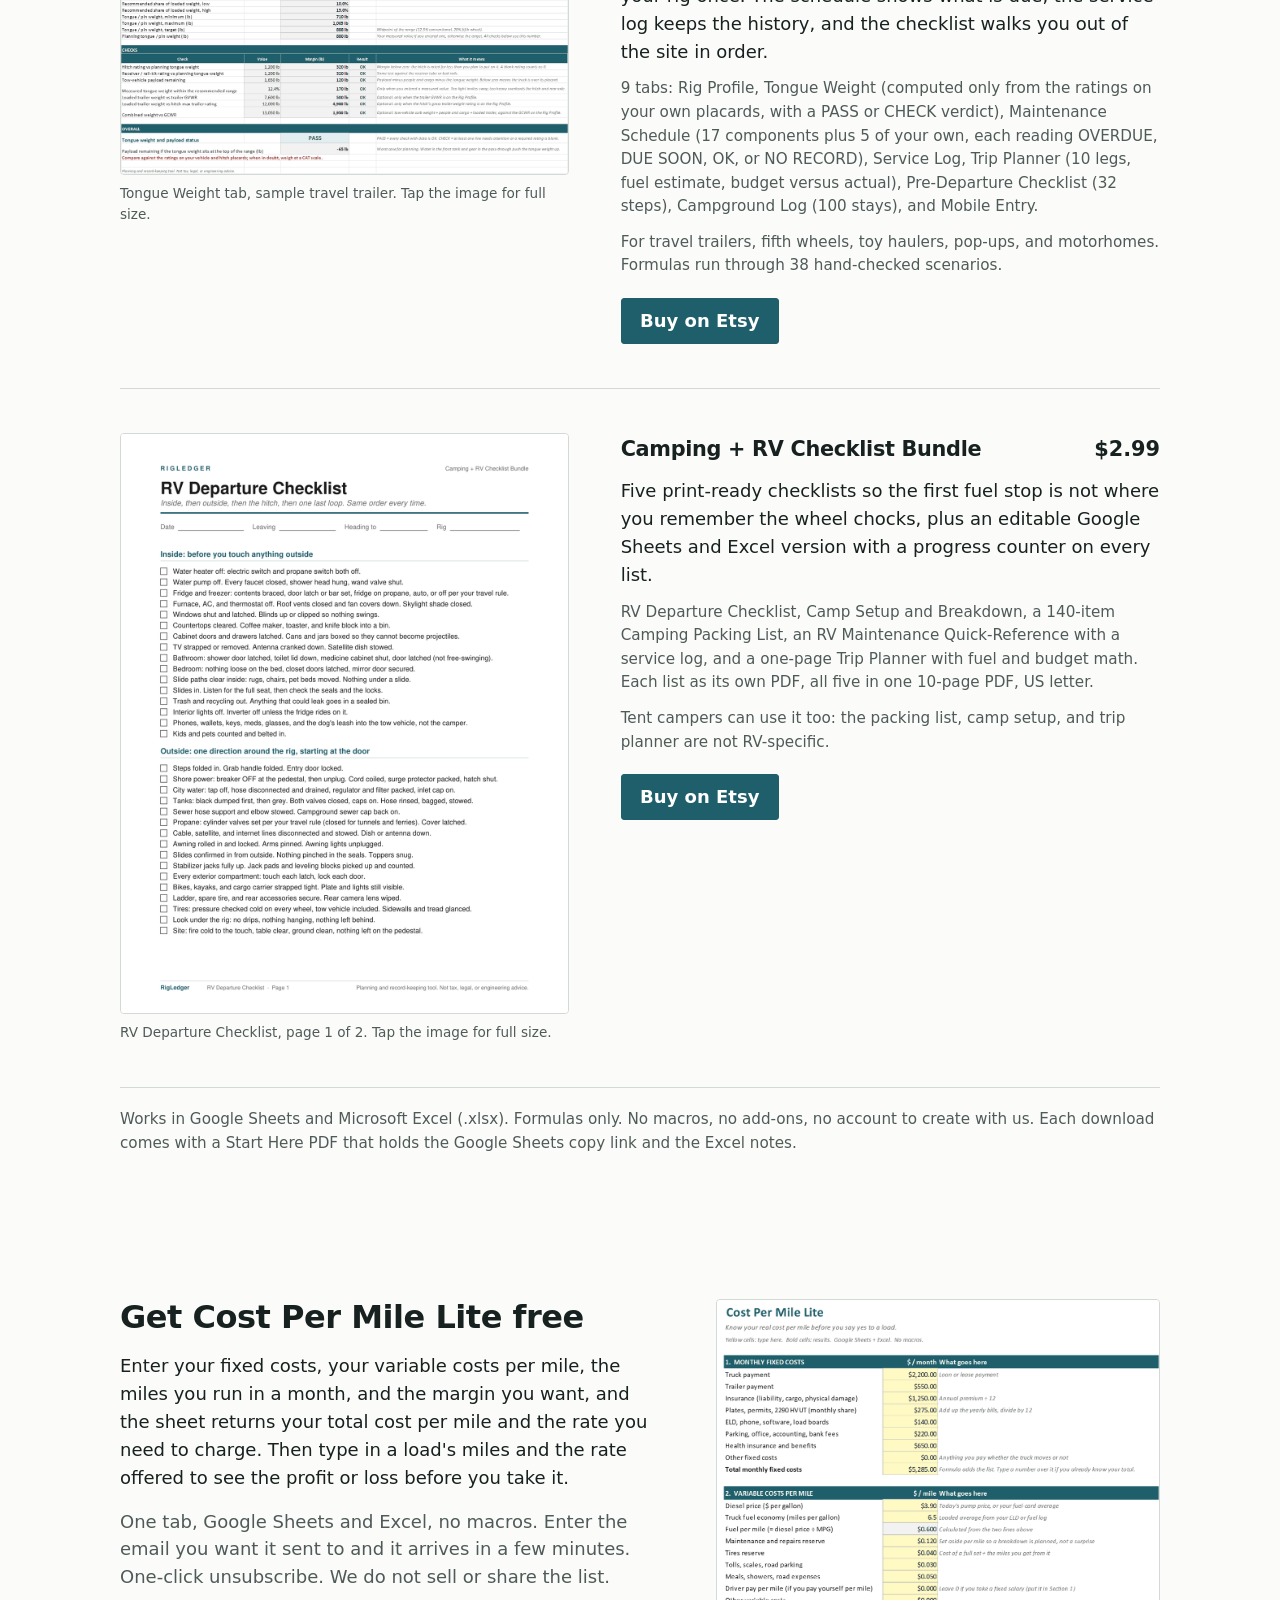
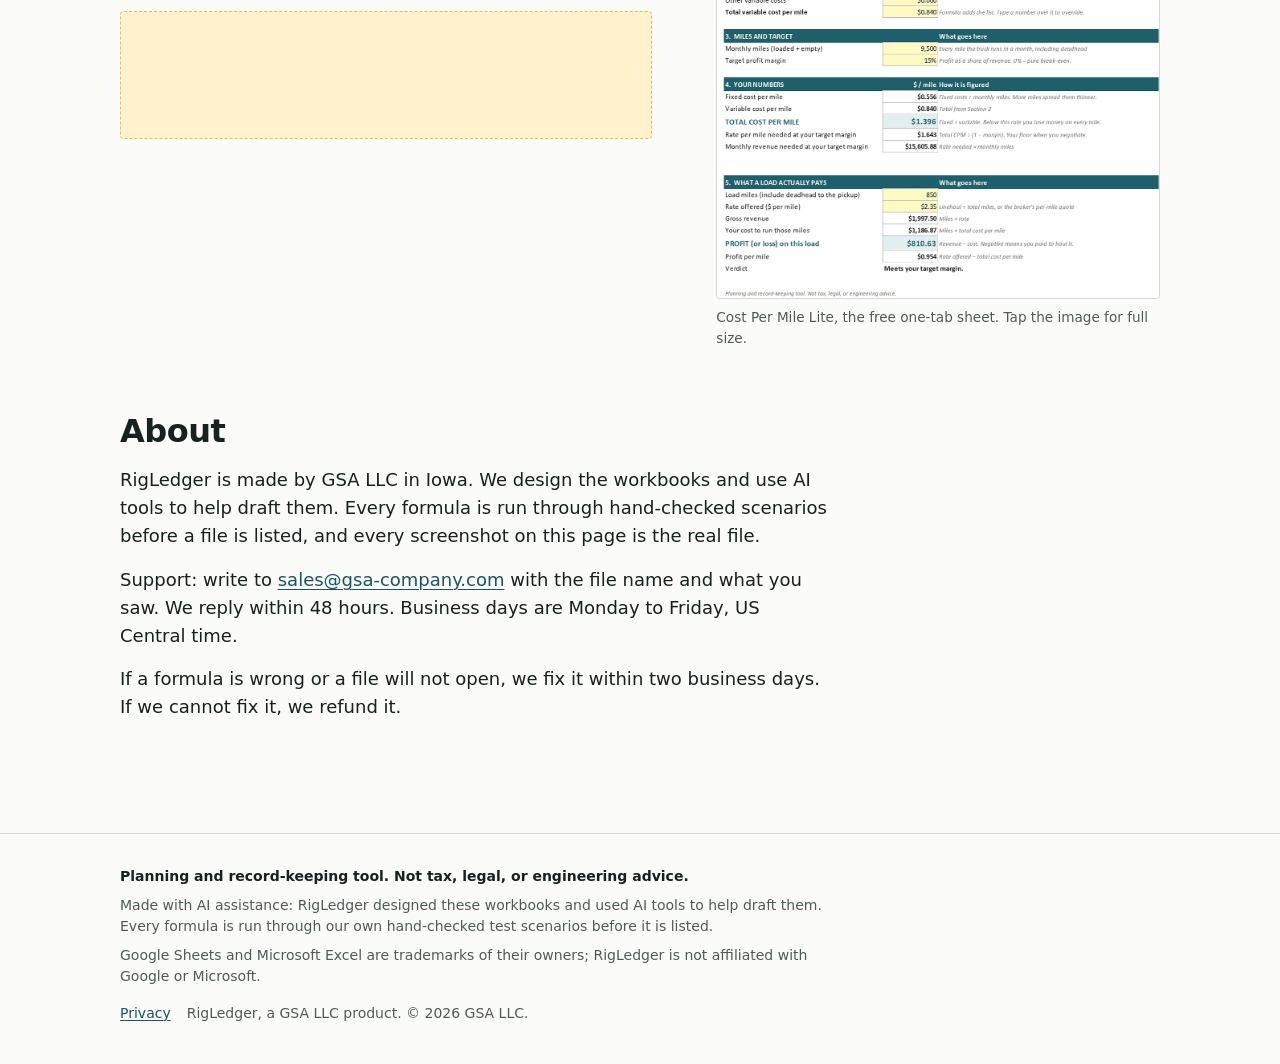
==== commit e8241520: "index: trucking scenario count 25 -> 28 to match the harness (funnel-review P2-1) Co-Authored-By: Cl" ====
--- a/index.html
+++ b/index.html
@@ -98,7 +98,7 @@
           </div>
           <p>Your real cost per mile, the rate you need at your target margin, the profit on each load, and IFTA fuel tax by state, before you say yes to a load. You enter loads, fill-ups, and bills the way you already track them.</p>
           <p class="facts">11 tabs: Loads (300 rows, with a TAKE IT, THIN, or LOSS check on each), Fuel Log with fill-to-fill MPG, IFTA by jurisdiction with the Kentucky and Virginia surcharges handled, Cost Per Mile, Monthly P&amp;L, a compliance calendar for 2290, IFTA, and UCR dates, a phone-sized Mobile Entry tab, and an editable IFTA rate table for the current quarter.</p>
-          <p class="facts">For one-truck and small-fleet owner-operators, lease-purchase drivers, and hotshot haulers. Formulas run through 25 hand-checked scenarios.</p>
+          <p class="facts">For one-truck and small-fleet owner-operators, lease-purchase drivers, and hotshot haulers. Formulas run through 28 hand-checked scenarios.</p>
           <div class="buy">
             <a class="btn btn-solid" href="https://rigledger.etsy.com">Buy on Etsy</a>
             <!-- GUMROAD BUTTON, hidden until the store exists (funnel-review P0-2): <a class="btn btn-line" data-store="gumroad" href="https://rigledger.gumroad.com">Buy on Gumroad</a> -->
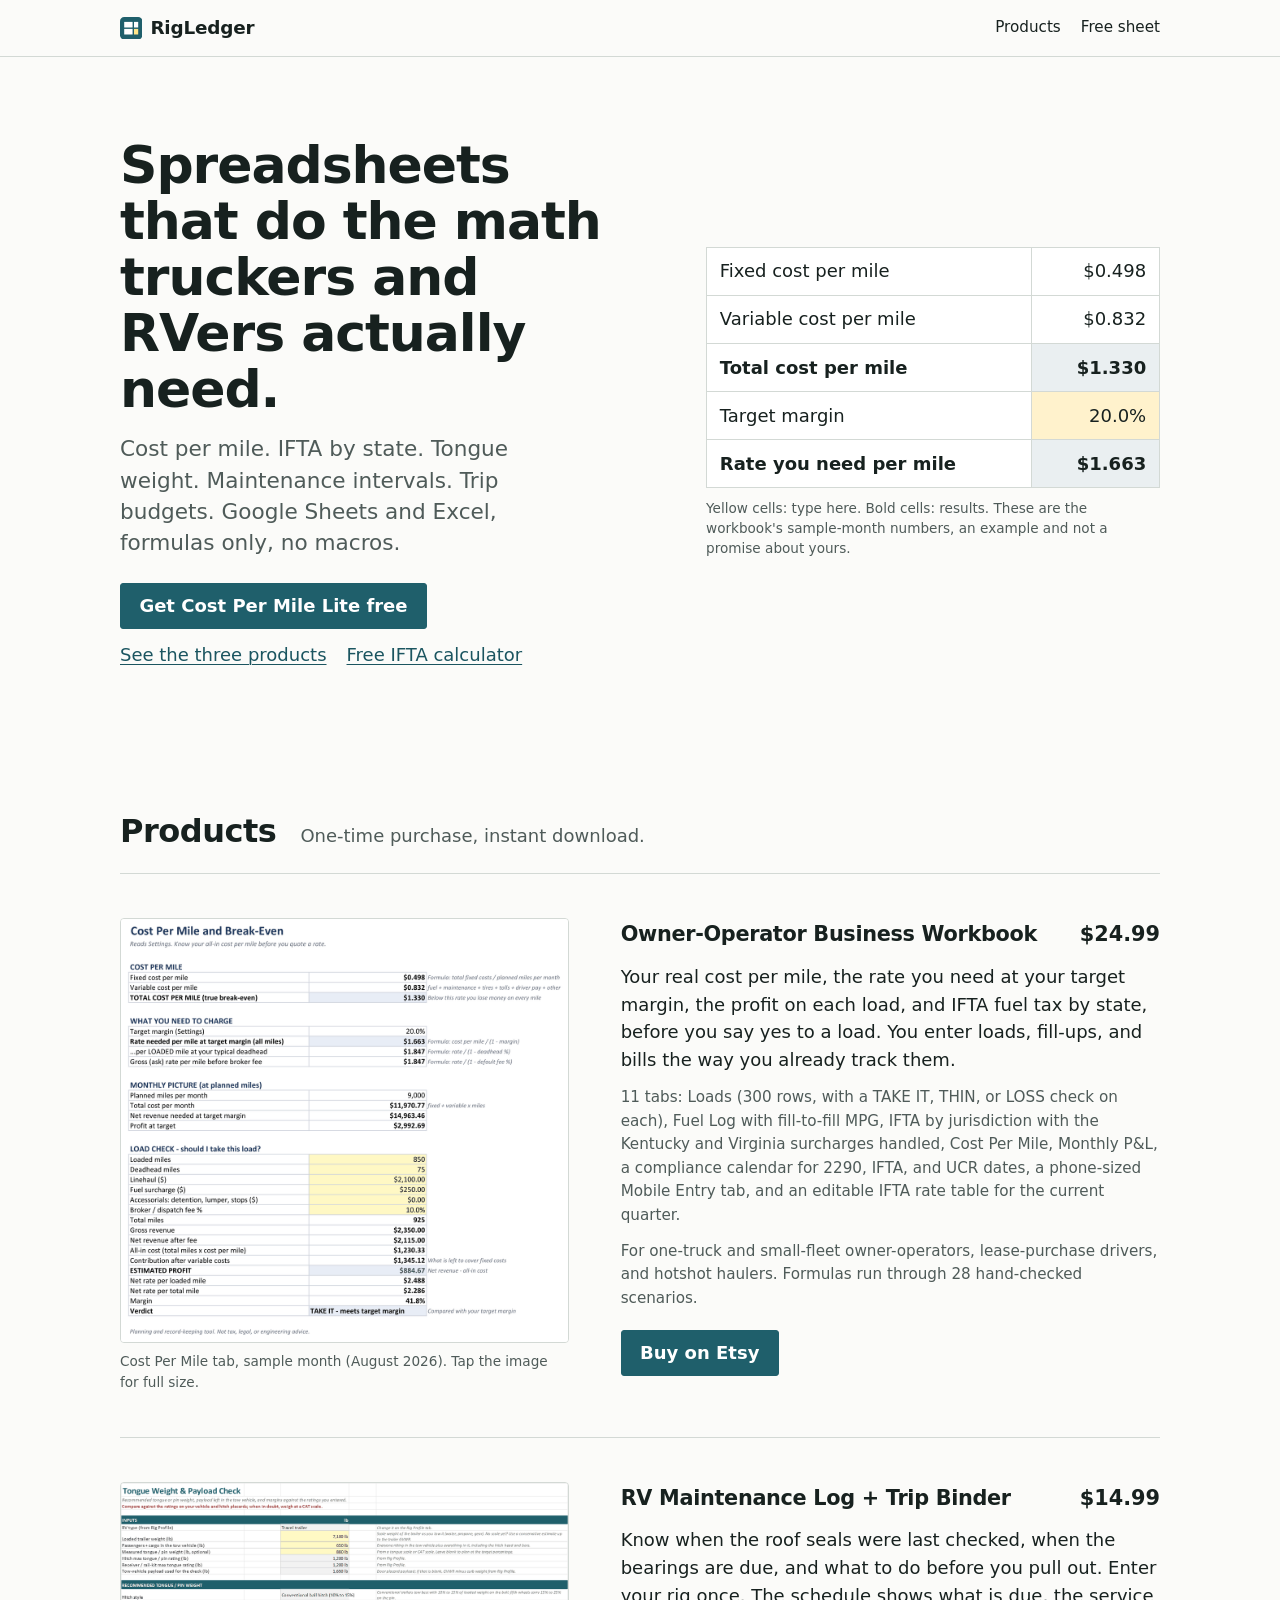
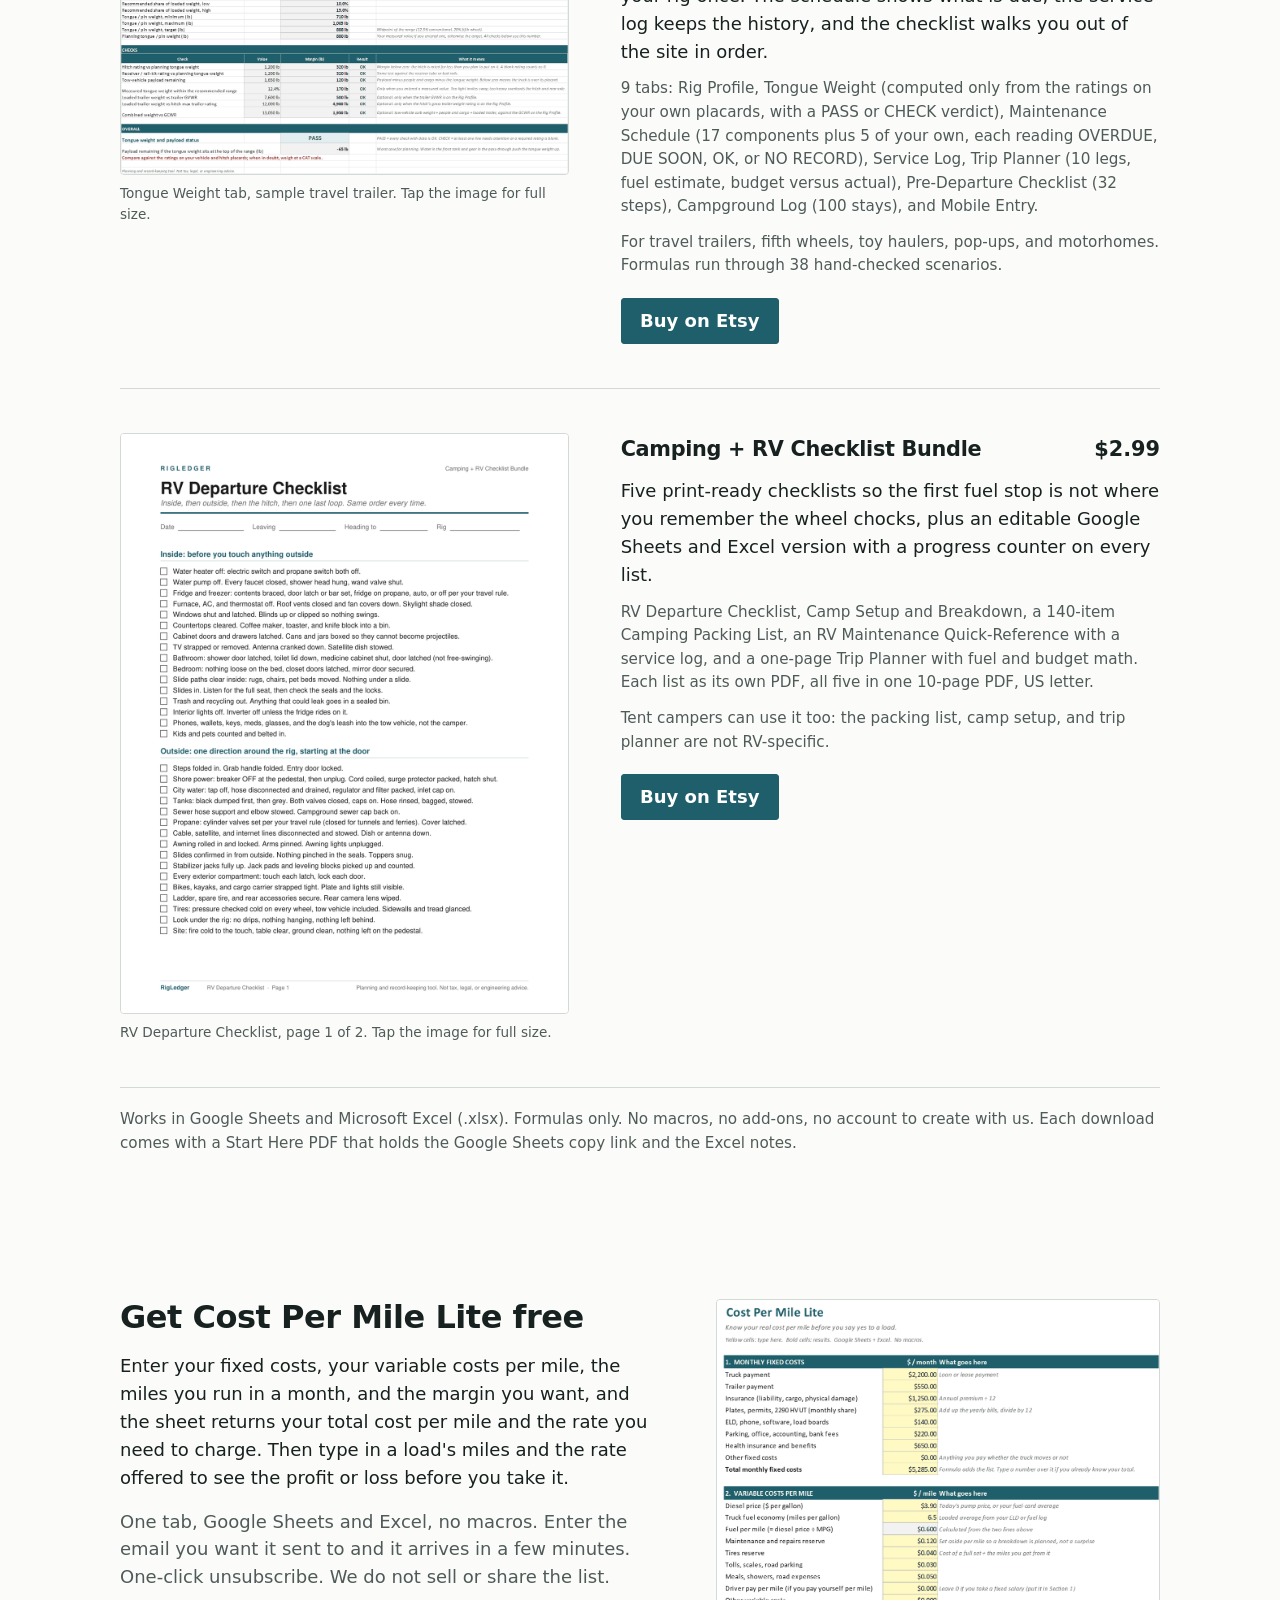
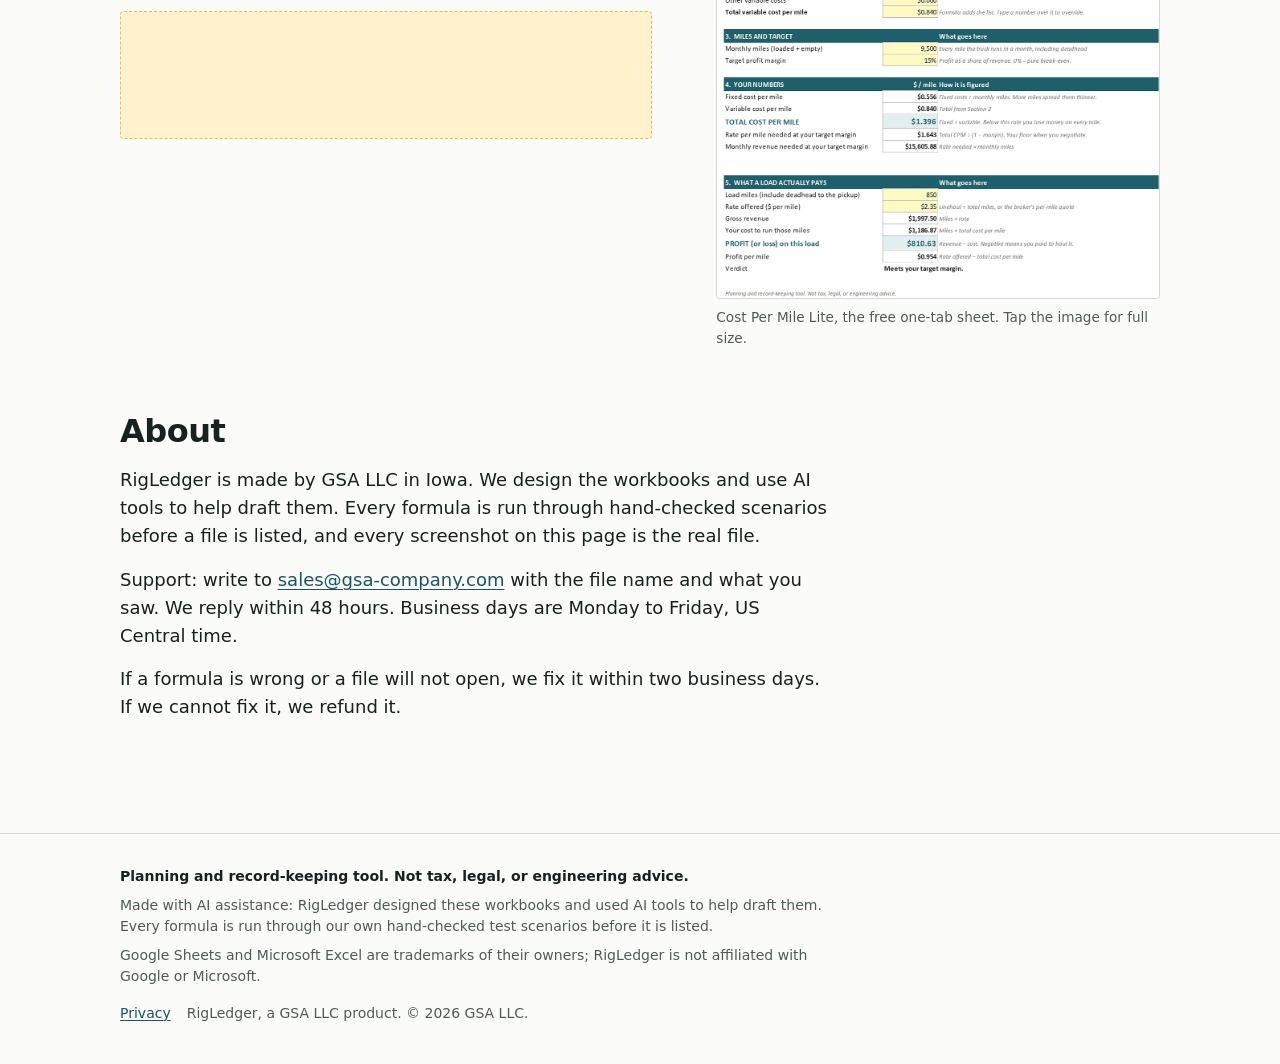
==== commit 29aa10ec: "ifta calculator: free ungated /ifta-calculator + /ifta-thanks (local branch, not live) - ifta-calc.j" ====
--- a/index.html
+++ b/index.html
@@ -1,197 +1,199 @@
-<!DOCTYPE html>
-<html lang="en">
-<head>
-<meta charset="utf-8">
-<meta name="viewport" content="width=device-width, initial-scale=1">
-<meta name="color-scheme" content="light dark">
-<title>RigLedger: spreadsheets for owner-operators and RV owners</title>
-<meta name="description" content="Cost per mile, IFTA by state, tongue weight, maintenance intervals, and trip budgets. Working spreadsheets for Google Sheets and Excel. No macros.">
-<link rel="canonical" href="https://rigledger.gsa-company.com/">
-<link rel="icon" href="/favicon.svg" type="image/svg+xml">
-<link rel="stylesheet" href="/style.css">
-<meta property="og:type" content="website">
-<meta property="og:title" content="RigLedger: spreadsheets for owner-operators and RV owners">
-<meta property="og:description" content="Cost per mile, IFTA by state, tongue weight, maintenance intervals, and trip budgets. Google Sheets and Excel. No macros.">
-<meta property="og:url" content="https://rigledger.gsa-company.com/">
-<meta property="og:image" content="https://rigledger.gsa-company.com/img/owner-operator-cost-per-mile.png">
-<!--
-  GUMROAD_URL placeholder: https://rigledger.gumroad.com
-  It appears on the three "Buy on Gumroad" buttons below (each carries data-store="gumroad").
-  Search and replace the URL once the Gumroad store exists. Per-product slugs from
-  rigledger/gumroad/products.md, if you want deep links instead of the store root:
-    /l/owner-operator-workbook   /l/rv-maintenance-binder   /l/camping-rv-checklists
--->
-</head>
-<body>
-<a class="skip" href="#main">Skip to content</a>
-
-<header class="site-head">
-  <div class="wrap">
-    <a class="wordmark" href="/">
-      <svg viewBox="0 0 32 32" aria-hidden="true" focusable="false"><rect width="32" height="32" rx="6" fill="#1f5f6b"/><rect x="6" y="7" width="12" height="8" fill="#fff"/><rect x="20" y="7" width="6" height="8" fill="#fff"/><rect x="6" y="17" width="12" height="8" fill="#fff"/><rect x="20" y="17" width="6" height="8" fill="#ffe68a"/></svg>
-      RigLedger
-    </a>
-    <nav class="site-nav" aria-label="Site">
-      <a href="#products">Products</a>
-      <a href="#free">Free sheet</a>
-    </nav>
-  </div>
-</header>
-
-<main id="main">
-
-  <section class="hero">
-    <div class="wrap">
-      <div>
-        <h1>Spreadsheets that do the math truckers and RVers actually need.</h1>
-        <p class="hero-sub">Cost per mile. IFTA by state. Tongue weight. Maintenance intervals. Trip budgets. Google Sheets and Excel, formulas only, no macros.</p>
-        <div class="hero-actions">
-          <a class="btn btn-solid" href="#free">Get Cost Per Mile Lite free</a>
-          <a href="#products">See the three products</a>
-        </div>
-      </div>
-
-      <table class="ledger">
-        <caption>Yellow cells: type here. Bold cells: results. These are the workbook's sample-month numbers, an example and not a promise about yours.</caption>
-        <tbody>
-          <tr>
-            <th scope="row">Fixed cost per mile</th>
-            <td>$0.498</td>
-          </tr>
-          <tr>
-            <th scope="row">Variable cost per mile</th>
-            <td>$0.832</td>
-          </tr>
-          <tr class="key">
-            <th scope="row">Total cost per mile</th>
-            <td class="out">$1.330</td>
-          </tr>
-          <tr>
-            <th scope="row">Target margin</th>
-            <td class="in">20.0%</td>
-          </tr>
-          <tr class="key">
-            <th scope="row">Rate you need per mile</th>
-            <td class="out">$1.663</td>
-          </tr>
-        </tbody>
-      </table>
-    </div>
-  </section>
-
-  <section id="products" class="section products">
-    <div class="wrap">
-      <div class="section-head">
-        <h2>Products</h2>
-        <p>One-time purchase, instant download.</p>
-      </div>
-
-      <article class="product">
-        <figure class="shot">
-          <a href="/img/owner-operator-cost-per-mile.png"><img src="/img/owner-operator-cost-per-mile.png" width="1100" height="1038" alt="The Cost Per Mile tab of the Owner-Operator Business Workbook: fixed, variable, and total cost per mile, the rate needed at a 20 percent margin, and a load check that reads TAKE IT, meets target margin."></a>
-          <figcaption>Cost Per Mile tab, sample month (August 2026). Tap the image for full size.</figcaption>
-        </figure>
-        <div>
-          <div class="product-head">
-            <h3>Owner-Operator Business Workbook</h3>
-            <span class="price">$24.99</span>
-          </div>
-          <p>Your real cost per mile, the rate you need at your target margin, the profit on each load, and IFTA fuel tax by state, before you say yes to a load. You enter loads, fill-ups, and bills the way you already track them.</p>
-          <p class="facts">11 tabs: Loads (300 rows, with a TAKE IT, THIN, or LOSS check on each), Fuel Log with fill-to-fill MPG, IFTA by jurisdiction with the Kentucky and Virginia surcharges handled, Cost Per Mile, Monthly P&amp;L, a compliance calendar for 2290, IFTA, and UCR dates, a phone-sized Mobile Entry tab, and an editable IFTA rate table for the current quarter.</p>
-          <p class="facts">For one-truck and small-fleet owner-operators, lease-purchase drivers, and hotshot haulers. Formulas run through 28 hand-checked scenarios.</p>
-          <div class="buy">
-            <a class="btn btn-solid" href="https://rigledger.etsy.com">Buy on Etsy</a>
-            <!-- GUMROAD BUTTON, hidden until the store exists (funnel-review P0-2): <a class="btn btn-line" data-store="gumroad" href="https://rigledger.gumroad.com">Buy on Gumroad</a> -->
-          </div>
-        </div>
-      </article>
-
-      <article class="product">
-        <figure class="shot">
-          <a href="/img/rv-binder-tongue-weight.png"><img src="/img/rv-binder-tongue-weight.png" width="1100" height="717" loading="lazy" alt="The Tongue Weight and Payload Check tab of the RV Maintenance Log and Trip Binder: loaded trailer weight and passengers in, recommended tongue range, margins against hitch and receiver ratings, payload remaining, and an overall PASS."></a>
-          <figcaption>Tongue Weight tab, sample travel trailer. Tap the image for full size.</figcaption>
-        </figure>
-        <div>
-          <div class="product-head">
-            <h3>RV Maintenance Log + Trip Binder</h3>
-            <span class="price">$14.99</span>
-          </div>
-          <p>Know when the roof seals were last checked, when the bearings are due, and what to do before you pull out. Enter your rig once. The schedule shows what is due, the service log keeps the history, and the checklist walks you out of the site in order.</p>
-          <p class="facts">9 tabs: Rig Profile, Tongue Weight (computed only from the ratings on your own placards, with a PASS or CHECK verdict), Maintenance Schedule (17 components plus 5 of your own, each reading OVERDUE, DUE SOON, OK, or NO RECORD), Service Log, Trip Planner (10 legs, fuel estimate, budget versus actual), Pre-Departure Checklist (32 steps), Campground Log (100 stays), and Mobile Entry.</p>
-          <p class="facts">For travel trailers, fifth wheels, toy haulers, pop-ups, and motorhomes. Formulas run through 38 hand-checked scenarios.</p>
-          <div class="buy">
-            <a class="btn btn-solid" href="https://rigledger.etsy.com">Buy on Etsy</a>
-            <!-- GUMROAD BUTTON, hidden until the store exists (funnel-review P0-2): <a class="btn btn-line" data-store="gumroad" href="https://rigledger.gumroad.com">Buy on Gumroad</a> -->
-          </div>
-        </div>
-      </article>
-
-      <article class="product">
-        <figure class="shot">
-          <a href="/img/checklist-bundle-departure.png"><img src="/img/checklist-bundle-departure.png" width="1100" height="1424" loading="lazy" alt="Page one of the printable RV Departure Checklist: inside steps before you touch anything outside, then outside steps in one direction around the rig, each with a check box."></a>
-          <figcaption>RV Departure Checklist, page 1 of 2. Tap the image for full size.</figcaption>
-        </figure>
-        <div>
-          <div class="product-head">
-            <h3>Camping + RV Checklist Bundle</h3>
-            <span class="price">$2.99</span>
-          </div>
-          <p>Five print-ready checklists so the first fuel stop is not where you remember the wheel chocks, plus an editable Google Sheets and Excel version with a progress counter on every list.</p>
-          <p class="facts">RV Departure Checklist, Camp Setup and Breakdown, a 140-item Camping Packing List, an RV Maintenance Quick-Reference with a service log, and a one-page Trip Planner with fuel and budget math. Each list as its own PDF, all five in one 10-page PDF, US letter.</p>
-          <p class="facts">Tent campers can use it too: the packing list, camp setup, and trip planner are not RV-specific.</p>
-          <div class="buy">
-            <a class="btn btn-solid" href="https://rigledger.etsy.com">Buy on Etsy</a>
-            <!-- GUMROAD BUTTON, hidden until the store exists (funnel-review P0-2): <a class="btn btn-line" data-store="gumroad" href="https://rigledger.gumroad.com">Buy on Gumroad</a> -->
-          </div>
-        </div>
-      </article>
-
-      <p class="facts" style="margin-top:1.25rem">Works in Google Sheets and Microsoft Excel (.xlsx). Formulas only. No macros, no add-ons, no account to create with us. Each download comes with a Start Here PDF that holds the Google Sheets copy link and the Excel notes.</p>
-    </div>
-  </section>
-
-  <section id="free" class="section free">
-    <div class="wrap">
-      <div>
-        <h2>Get Cost Per Mile Lite free</h2>
-        <p class="measure">Enter your fixed costs, your variable costs per mile, the miles you run in a month, and the margin you want, and the sheet returns your total cost per mile and the rate you need to charge. Then type in a load's miles and the rate offered to see the profit or loss before you take it.</p>
-        <p class="measure muted">One tab, Google Sheets and Excel, no macros. Enter the email you want it sent to and it arrives in a few minutes. One-click unsubscribe. We do not sell or share the list.</p>
-
-        <div class="signup" id="cpm-lite-form">
-          <script async data-uid="8ba13ae987" src="https://rigledger.kit.com/8ba13ae987/index.js"></script>
-        </div>
-      </div>
-
-      <figure class="shot">
-        <a href="/img/cost-per-mile-lite.png"><img src="/img/cost-per-mile-lite.png" width="1100" height="1489" loading="lazy" alt="The Cost Per Mile Lite sheet: monthly fixed costs, variable costs per mile, miles and target margin, then your numbers and a load check with a plain verdict."></a>
-        <figcaption>Cost Per Mile Lite, the free one-tab sheet. Tap the image for full size.</figcaption>
-      </figure>
-    </div>
-  </section>
-
-  <section id="about" class="section about">
-    <div class="wrap">
-      <h2>About</h2>
-      <div class="measure">
-        <p>RigLedger is made by GSA LLC in Iowa. We design the workbooks and use AI tools to help draft them. Every formula is run through hand-checked scenarios before a file is listed, and every screenshot on this page is the real file.</p>
-        <p>Support: write to <a href="mailto:sales@gsa-company.com">sales@gsa-company.com</a> with the file name and what you saw. We reply within 48 hours. Business days are Monday to Friday, US Central time.</p>
-        <p>If a formula is wrong or a file will not open, we fix it within two business days. If we cannot fix it, we refund it.</p>
-      </div>
-    </div>
-  </section>
-
-</main>
-
-<footer class="site-foot">
-  <div class="wrap">
-    <p class="legal">Planning and record-keeping tool. Not tax, legal, or engineering advice.</p>
-    <p>Made with AI assistance: RigLedger designed these workbooks and used AI tools to help draft them. Every formula is run through our own hand-checked test scenarios before it is listed.</p>
-    <p>Google Sheets and Microsoft Excel are trademarks of their owners; RigLedger is not affiliated with Google or Microsoft.</p>
-    <nav aria-label="Legal">
-      <a href="/privacy">Privacy</a>
-      <span>RigLedger, a GSA LLC product. &copy; 2026 GSA LLC.</span>
-    </nav>
-  </div>
-</footer>
-</body>
-</html>
+<!DOCTYPE html>
+<html lang="en">
+<head>
+<meta charset="utf-8">
+<meta name="viewport" content="width=device-width, initial-scale=1">
+<meta name="color-scheme" content="light dark">
+<title>RigLedger: spreadsheets for owner-operators and RV owners</title>
+<meta name="description" content="Cost per mile, IFTA by state, tongue weight, maintenance intervals, and trip budgets. Working spreadsheets for Google Sheets and Excel. No macros.">
+<link rel="canonical" href="https://rigledger.gsa-company.com/">
+<meta name="p:domain_verify" content="d1fd3ffbdf07c7d5508a94c1024bf4f8"/>
+<link rel="icon" href="/favicon.svg" type="image/svg+xml">
+<link rel="stylesheet" href="/style.css">
+<meta property="og:type" content="website">
+<meta property="og:title" content="RigLedger: spreadsheets for owner-operators and RV owners">
+<meta property="og:description" content="Cost per mile, IFTA by state, tongue weight, maintenance intervals, and trip budgets. Google Sheets and Excel. No macros.">
+<meta property="og:url" content="https://rigledger.gsa-company.com/">
+<meta property="og:image" content="https://rigledger.gsa-company.com/img/owner-operator-cost-per-mile.png">
+<!--
+  GUMROAD_URL placeholder: https://rigledger.gumroad.com
+  It appears on the three "Buy on Gumroad" buttons below (each carries data-store="gumroad").
+  Search and replace the URL once the Gumroad store exists. Per-product slugs from
+  rigledger/gumroad/products.md, if you want deep links instead of the store root:
+    /l/owner-operator-workbook   /l/rv-maintenance-binder   /l/camping-rv-checklists
+-->
+</head>
+<body>
+<a class="skip" href="#main">Skip to content</a>
+
+<header class="site-head">
+  <div class="wrap">
+    <a class="wordmark" href="/">
+      <svg viewBox="0 0 32 32" aria-hidden="true" focusable="false"><rect width="32" height="32" rx="6" fill="#1f5f6b"/><rect x="6" y="7" width="12" height="8" fill="#fff"/><rect x="20" y="7" width="6" height="8" fill="#fff"/><rect x="6" y="17" width="12" height="8" fill="#fff"/><rect x="20" y="17" width="6" height="8" fill="#ffe68a"/></svg>
+      RigLedger
+    </a>
+    <nav class="site-nav" aria-label="Site">
+      <a href="#products">Products</a>
+      <a href="#free">Free sheet</a>
+    </nav>
+  </div>
+</header>
+
+<main id="main">
+
+  <section class="hero">
+    <div class="wrap">
+      <div>
+        <h1>Spreadsheets that do the math truckers and RVers actually need.</h1>
+        <p class="hero-sub">Cost per mile. IFTA by state. Tongue weight. Maintenance intervals. Trip budgets. Google Sheets and Excel, formulas only, no macros.</p>
+        <div class="hero-actions">
+          <a class="btn btn-solid" href="#free">Get Cost Per Mile Lite free</a>
+          <a href="#products">See the three products</a>
+          <a href="/ifta-calculator">Free IFTA calculator</a>
+        </div>
+      </div>
+
+      <table class="ledger">
+        <caption>Yellow cells: type here. Bold cells: results. These are the workbook's sample-month numbers, an example and not a promise about yours.</caption>
+        <tbody>
+          <tr>
+            <th scope="row">Fixed cost per mile</th>
+            <td>$0.498</td>
+          </tr>
+          <tr>
+            <th scope="row">Variable cost per mile</th>
+            <td>$0.832</td>
+          </tr>
+          <tr class="key">
+            <th scope="row">Total cost per mile</th>
+            <td class="out">$1.330</td>
+          </tr>
+          <tr>
+            <th scope="row">Target margin</th>
+            <td class="in">20.0%</td>
+          </tr>
+          <tr class="key">
+            <th scope="row">Rate you need per mile</th>
+            <td class="out">$1.663</td>
+          </tr>
+        </tbody>
+      </table>
+    </div>
+  </section>
+
+  <section id="products" class="section products">
+    <div class="wrap">
+      <div class="section-head">
+        <h2>Products</h2>
+        <p>One-time purchase, instant download.</p>
+      </div>
+
+      <article class="product">
+        <figure class="shot">
+          <a href="/img/owner-operator-cost-per-mile.png"><img src="/img/owner-operator-cost-per-mile.png" width="1100" height="1038" alt="The Cost Per Mile tab of the Owner-Operator Business Workbook: fixed, variable, and total cost per mile, the rate needed at a 20 percent margin, and a load check that reads TAKE IT, meets target margin."></a>
+          <figcaption>Cost Per Mile tab, sample month (August 2026). Tap the image for full size.</figcaption>
+        </figure>
+        <div>
+          <div class="product-head">
+            <h3>Owner-Operator Business Workbook</h3>
+            <span class="price">$24.99</span>
+          </div>
+          <p>Your real cost per mile, the rate you need at your target margin, the profit on each load, and IFTA fuel tax by state, before you say yes to a load. You enter loads, fill-ups, and bills the way you already track them.</p>
+          <p class="facts">11 tabs: Loads (300 rows, with a TAKE IT, THIN, or LOSS check on each), Fuel Log with fill-to-fill MPG, IFTA by jurisdiction with the Kentucky and Virginia surcharges handled, Cost Per Mile, Monthly P&amp;L, a compliance calendar for 2290, IFTA, and UCR dates, a phone-sized Mobile Entry tab, and an editable IFTA rate table for the current quarter.</p>
+          <p class="facts">For one-truck and small-fleet owner-operators, lease-purchase drivers, and hotshot haulers. Formulas run through 28 hand-checked scenarios.</p>
+          <div class="buy">
+            <a class="btn btn-solid" href="https://rigledger.etsy.com/listing/4570747804">Buy on Etsy</a>
+            <!-- GUMROAD BUTTON, hidden until the store exists (funnel-review P0-2): <a class="btn btn-line" data-store="gumroad" href="https://rigledger.gumroad.com">Buy on Gumroad</a> -->
+          </div>
+        </div>
+      </article>
+
+      <article class="product">
+        <figure class="shot">
+          <a href="/img/rv-binder-tongue-weight.png"><img src="/img/rv-binder-tongue-weight.png" width="1100" height="717" loading="lazy" alt="The Tongue Weight and Payload Check tab of the RV Maintenance Log and Trip Binder: loaded trailer weight and passengers in, recommended tongue range, margins against hitch and receiver ratings, payload remaining, and an overall PASS."></a>
+          <figcaption>Tongue Weight tab, sample travel trailer. Tap the image for full size.</figcaption>
+        </figure>
+        <div>
+          <div class="product-head">
+            <h3>RV Maintenance Log + Trip Binder</h3>
+            <span class="price">$14.99</span>
+          </div>
+          <p>Know when the roof seals were last checked, when the bearings are due, and what to do before you pull out. Enter your rig once. The schedule shows what is due, the service log keeps the history, and the checklist walks you out of the site in order.</p>
+          <p class="facts">9 tabs: Rig Profile, Tongue Weight (computed only from the ratings on your own placards, with a PASS or CHECK verdict), Maintenance Schedule (17 components plus 5 of your own, each reading OVERDUE, DUE SOON, OK, or NO RECORD), Service Log, Trip Planner (10 legs, fuel estimate, budget versus actual), Pre-Departure Checklist (32 steps), Campground Log (100 stays), and Mobile Entry.</p>
+          <p class="facts">For travel trailers, fifth wheels, toy haulers, pop-ups, and motorhomes. Formulas run through 38 hand-checked scenarios.</p>
+          <div class="buy">
+            <a class="btn btn-solid" href="https://rigledger.etsy.com/listing/4570749550">Buy on Etsy</a>
+            <!-- GUMROAD BUTTON, hidden until the store exists (funnel-review P0-2): <a class="btn btn-line" data-store="gumroad" href="https://rigledger.gumroad.com">Buy on Gumroad</a> -->
+          </div>
+        </div>
+      </article>
+
+      <article class="product">
+        <figure class="shot">
+          <a href="/img/checklist-bundle-departure.png"><img src="/img/checklist-bundle-departure.png" width="1100" height="1424" loading="lazy" alt="Page one of the printable RV Departure Checklist: inside steps before you touch anything outside, then outside steps in one direction around the rig, each with a check box."></a>
+          <figcaption>RV Departure Checklist, page 1 of 2. Tap the image for full size.</figcaption>
+        </figure>
+        <div>
+          <div class="product-head">
+            <h3>Camping + RV Checklist Bundle</h3>
+            <span class="price">$2.99</span>
+          </div>
+          <p>Five print-ready checklists so the first fuel stop is not where you remember the wheel chocks, plus an editable Google Sheets and Excel version with a progress counter on every list.</p>
+          <p class="facts">RV Departure Checklist, Camp Setup and Breakdown, a 140-item Camping Packing List, an RV Maintenance Quick-Reference with a service log, and a one-page Trip Planner with fuel and budget math. Each list as its own PDF, all five in one 10-page PDF, US letter.</p>
+          <p class="facts">Tent campers can use it too: the packing list, camp setup, and trip planner are not RV-specific.</p>
+          <div class="buy">
+            <a class="btn btn-solid" href="https://rigledger.etsy.com/listing/4570734687">Buy on Etsy</a>
+            <!-- GUMROAD BUTTON, hidden until the store exists (funnel-review P0-2): <a class="btn btn-line" data-store="gumroad" href="https://rigledger.gumroad.com">Buy on Gumroad</a> -->
+          </div>
+        </div>
+      </article>
+
+      <p class="facts" style="margin-top:1.25rem">Works in Google Sheets and Microsoft Excel (.xlsx). Formulas only. No macros, no add-ons, no account to create with us. Each download comes with a Start Here PDF that holds the Google Sheets copy link and the Excel notes.</p>
+    </div>
+  </section>
+
+  <section id="free" class="section free">
+    <div class="wrap">
+      <div>
+        <h2>Get Cost Per Mile Lite free</h2>
+        <p class="measure">Enter your fixed costs, your variable costs per mile, the miles you run in a month, and the margin you want, and the sheet returns your total cost per mile and the rate you need to charge. Then type in a load's miles and the rate offered to see the profit or loss before you take it.</p>
+        <p class="measure muted">One tab, Google Sheets and Excel, no macros. Enter the email you want it sent to and it arrives in a few minutes. One-click unsubscribe. We do not sell or share the list.</p>
+
+        <div class="signup" id="cpm-lite-form">
+          <script async data-uid="8ba13ae987" src="https://rigledger.kit.com/8ba13ae987/index.js"></script>
+        </div>
+      </div>
+
+      <figure class="shot">
+        <a href="/img/cost-per-mile-lite.png"><img src="/img/cost-per-mile-lite.png" width="1100" height="1489" loading="lazy" alt="The Cost Per Mile Lite sheet: monthly fixed costs, variable costs per mile, miles and target margin, then your numbers and a load check with a plain verdict."></a>
+        <figcaption>Cost Per Mile Lite, the free one-tab sheet. Tap the image for full size.</figcaption>
+      </figure>
+    </div>
+  </section>
+
+  <section id="about" class="section about">
+    <div class="wrap">
+      <h2>About</h2>
+      <div class="measure">
+        <p>RigLedger is made by GSA LLC in Iowa. We design the workbooks and use AI tools to help draft them. Every formula is run through hand-checked scenarios before a file is listed, and every screenshot on this page is the real file.</p>
+        <p>Support: write to <a href="mailto:sales@gsa-company.com">sales@gsa-company.com</a> with the file name and what you saw. We reply within 48 hours. Business days are Monday to Friday, US Central time.</p>
+        <p>If a formula is wrong or a file will not open, we fix it within two business days. If we cannot fix it, we refund it.</p>
+      </div>
+    </div>
+  </section>
+
+</main>
+
+<footer class="site-foot">
+  <div class="wrap">
+    <p class="legal">Planning and record-keeping tool. Not tax, legal, or engineering advice.</p>
+    <p>Made with AI assistance: RigLedger designed these workbooks and used AI tools to help draft them. Every formula is run through our own hand-checked test scenarios before it is listed.</p>
+    <p>Google Sheets and Microsoft Excel are trademarks of their owners; RigLedger is not affiliated with Google or Microsoft.</p>
+    <nav aria-label="Legal">
+      <a href="/privacy">Privacy</a>
+      <span>RigLedger, a GSA LLC product. &copy; 2026 GSA LLC.</span>
+    </nav>
+  </div>
+</footer>
+</body>
+</html>
--- a/style.css
+++ b/style.css
@@ -476,3 +476,383 @@
 @media (prefers-reduced-motion: reduce) {
   * { transition: none !important; }
 }
+
+/* ---------- IFTA calculator (/ifta-calculator) ----------
+   Same cell conventions as the workbook: yellow = type here, grey and bold = result. */
+
+:root { --bad: #a8261b; }
+
+@media (prefers-color-scheme: dark) {
+  :root { --bad: #ff9a8f; }
+}
+
+[hidden] { display: none !important; }
+
+.vh {
+  position: absolute;
+  width: 1px;
+  height: 1px;
+  margin: -1px;
+  padding: 0;
+  overflow: hidden;
+  clip: rect(0 0 0 0);
+  white-space: nowrap;
+  border: 0;
+}
+
+.kicker {
+  margin: 0 0 0.6rem;
+  color: var(--teal);
+  font-size: 0.95rem;
+  font-weight: 600;
+}
+
+.rates-note {
+  margin: 1.25rem 0 0;
+  padding: 0.85rem 1rem;
+  border-left: 4px solid var(--teal);
+  background: var(--surface);
+  font-size: 0.95rem;
+}
+
+button.btn {
+  font: inherit;
+  font-weight: 600;
+  cursor: pointer;
+}
+
+.ifta-head { display: none; }
+
+.ifta-line {
+  display: grid;
+  grid-template-columns: minmax(0, 1fr) minmax(0, 1fr) auto;
+  grid-template-areas:
+    "code code code"
+    "miles gallons remove"
+    "err err err";
+  gap: 0.5rem 0.6rem;
+  padding: 0.85rem 0;
+  border-top: 1px solid var(--rule);
+}
+
+.ifta-field-code { grid-area: code; }
+.ifta-field-miles { grid-area: miles; }
+.ifta-field-gallons { grid-area: gallons; }
+.ifta-remove { grid-area: remove; align-self: end; }
+.ifta-line .ifta-err { grid-area: err; }
+
+.ifta-field { display: block; }
+
+.ifta-field .lbl {
+  display: block;
+  margin-bottom: 0.2rem;
+  color: var(--ink-2);
+  font-size: 0.85rem;
+}
+
+.ifta-field input,
+.ifta-field select,
+.optin input {
+  display: block;
+  width: 100%;
+  min-height: 2.75rem;
+  padding: 0.5rem 0.65rem;
+  border: 1px solid var(--cell-in-edge);
+  border-radius: 3px;
+  background: var(--cell-in);
+  color: var(--ink);
+  font: inherit;
+  font-variant-numeric: tabular-nums;
+}
+
+.ifta-field input { text-align: right; }
+
+[aria-invalid="true"] {
+  border-color: var(--bad) !important;
+  box-shadow: 0 0 0 2px var(--bad);
+}
+
+.ifta-err {
+  margin: 0;
+  color: var(--bad);
+  font-size: 0.9rem;
+  font-weight: 600;
+}
+
+.ifta-remove,
+.btn-text {
+  min-height: 2.75rem;
+  padding: 0.4rem 0.7rem;
+  border: 1px solid var(--rule);
+  border-radius: 3px;
+  background: transparent;
+  color: var(--ink-2);
+  font: inherit;
+  font-size: 0.9rem;
+  cursor: pointer;
+}
+
+.ifta-remove:hover { border-color: var(--ink-2); color: var(--ink); }
+
+.btn-text {
+  border-color: transparent;
+  color: var(--link);
+  text-decoration: underline;
+  text-underline-offset: 0.15em;
+}
+
+.calc-actions {
+  display: flex;
+  flex-wrap: wrap;
+  align-items: center;
+  gap: 0.5rem 0.75rem;
+  padding-top: 0.85rem;
+  border-top: 1px solid var(--rule);
+}
+
+.calc-totals { margin-top: 1rem; }
+
+.calc-totals summary {
+  padding-block: 0.5rem;
+  color: var(--link);
+  font-weight: 600;
+  cursor: pointer;
+}
+
+.calc-totals-fields {
+  display: grid;
+  gap: 0.6rem;
+  margin-bottom: 0.5rem;
+}
+
+@media (min-width: 40em) {
+  .ifta-head,
+  .ifta-line {
+    grid-template-columns: minmax(0, 2.2fr) minmax(0, 1fr) minmax(0, 1fr) 5.5rem;
+  }
+
+  .ifta-head {
+    display: grid;
+    gap: 0.6rem;
+    padding-bottom: 0.35rem;
+    color: var(--ink-2);
+    font-size: 0.85rem;
+    font-weight: 600;
+  }
+
+  .ifta-head span:nth-child(2),
+  .ifta-head span:nth-child(3) { text-align: right; }
+
+  .ifta-line {
+    grid-template-areas:
+      "code miles gallons remove"
+      "err err err err";
+    padding: 0.3rem 0;
+    border-top: 0;
+  }
+
+  .ifta-line .lbl {
+    position: absolute;
+    width: 1px;
+    height: 1px;
+    overflow: hidden;
+    clip: rect(0 0 0 0);
+    white-space: nowrap;
+  }
+
+  .ifta-remove { align-self: stretch; }
+
+  .calc-actions { margin-top: 0.5rem; }
+
+  .calc-totals-fields { grid-template-columns: 1fr 1fr; }
+}
+
+.calc-summary {
+  margin: 0 0 0.35rem;
+  font-size: 1.35rem;
+  font-weight: 700;
+  line-height: 1.3;
+}
+
+.calc-notes {
+  margin: 0.5rem 0 0;
+  padding-left: 1.25rem;
+  color: var(--ink-2);
+  font-size: 0.95rem;
+}
+
+.calc-notes:empty { display: none; }
+
+.calc-stats {
+  display: grid;
+  grid-template-columns: repeat(2, minmax(0, 1fr));
+  gap: 1px;
+  margin: 1.25rem 0;
+  border: 1px solid var(--rule);
+  background: var(--rule);
+}
+
+@media (min-width: 40em) {
+  .calc-stats { grid-template-columns: repeat(3, minmax(0, 1fr)); }
+}
+
+.calc-stats div {
+  padding: 0.6rem 0.8rem;
+  background: var(--cell-out);
+}
+
+.calc-stats dt {
+  color: var(--ink-2);
+  font-size: 0.85rem;
+}
+
+.calc-stats dd {
+  margin: 0;
+  font-size: 1.15rem;
+  font-weight: 700;
+  font-variant-numeric: tabular-nums;
+}
+
+.calc-stats .key { background: var(--cell-in); }
+
+.calc-table {
+  width: 100%;
+  border-collapse: collapse;
+  background: var(--surface);
+  font-size: 0.95rem;
+  font-variant-numeric: tabular-nums;
+}
+
+.calc-table caption {
+  caption-side: bottom;
+  padding-top: 0.6rem;
+  color: var(--ink-2);
+  font-size: 0.85rem;
+  text-align: left;
+}
+
+.calc-table th,
+.calc-table td {
+  padding: 0.5rem 0.6rem;
+  border: 1px solid var(--rule);
+  text-align: right;
+  white-space: nowrap;
+}
+
+.calc-table thead th {
+  background: var(--teal);
+  color: var(--teal-ink);
+  font-size: 0.85rem;
+  font-weight: 600;
+  white-space: normal;
+}
+
+.calc-table thead th:first-child,
+.calc-table tbody th,
+.calc-table tfoot th {
+  text-align: left;
+  white-space: normal;
+}
+
+.calc-table tbody th { font-weight: 600; }
+
+.calc-table tfoot th,
+.calc-table tfoot td {
+  background: var(--cell-out);
+  font-weight: 700;
+}
+
+/* Phones: each state becomes a small card of label / value pairs. */
+@media (max-width: 39.99em) {
+  .calc-table,
+  .calc-table tbody,
+  .calc-table tfoot,
+  .calc-table tr,
+  .calc-table th,
+  .calc-table td { display: block; }
+
+  .calc-table thead {
+    position: absolute;
+    width: 1px;
+    height: 1px;
+    overflow: hidden;
+    clip: rect(0 0 0 0);
+  }
+
+  .calc-table caption {
+    display: block;
+    width: 100%;
+    padding: 0 0 0.6rem;
+  }
+
+  .calc-table tr {
+    margin-bottom: 0.6rem;
+    border: 1px solid var(--rule);
+  }
+
+  .calc-table th,
+  .calc-table td {
+    display: flex;
+    justify-content: space-between;
+    gap: 1rem;
+    border: 0;
+    border-top: 1px solid var(--rule);
+  }
+
+  .calc-table tbody th,
+  .calc-table tfoot th {
+    border-top: 0;
+    background: var(--cell-out);
+  }
+
+  .calc-table td::before {
+    content: attr(data-label);
+    color: var(--ink-2);
+    font-weight: 400;
+    text-align: left;
+  }
+
+  .calc-table .calc-skip { display: none; }
+}
+
+.optin-box { margin-top: 2.5rem; }
+
+.optin label {
+  display: block;
+  margin-bottom: 0.35rem;
+  font-weight: 600;
+}
+
+.optin-row {
+  display: flex;
+  flex-wrap: wrap;
+  gap: 0.6rem;
+}
+
+.optin-row input {
+  flex: 1 1 14rem;
+  width: auto;
+  background: var(--surface);
+}
+
+.optin-note {
+  margin: 0.75rem 0 0;
+  font-weight: 600;
+}
+
+.faq h3 {
+  margin: 1.5rem 0 0.4rem;
+  font-size: 1.1rem;
+}
+
+/* /ifta-thanks */
+
+.offer {
+  margin-top: 1.25rem;
+  padding: 1.25rem;
+  border: 1px solid var(--rule);
+  border-radius: 4px;
+  background: var(--surface);
+}
+
+.offer ul { margin: 0 0 1.25rem; }
